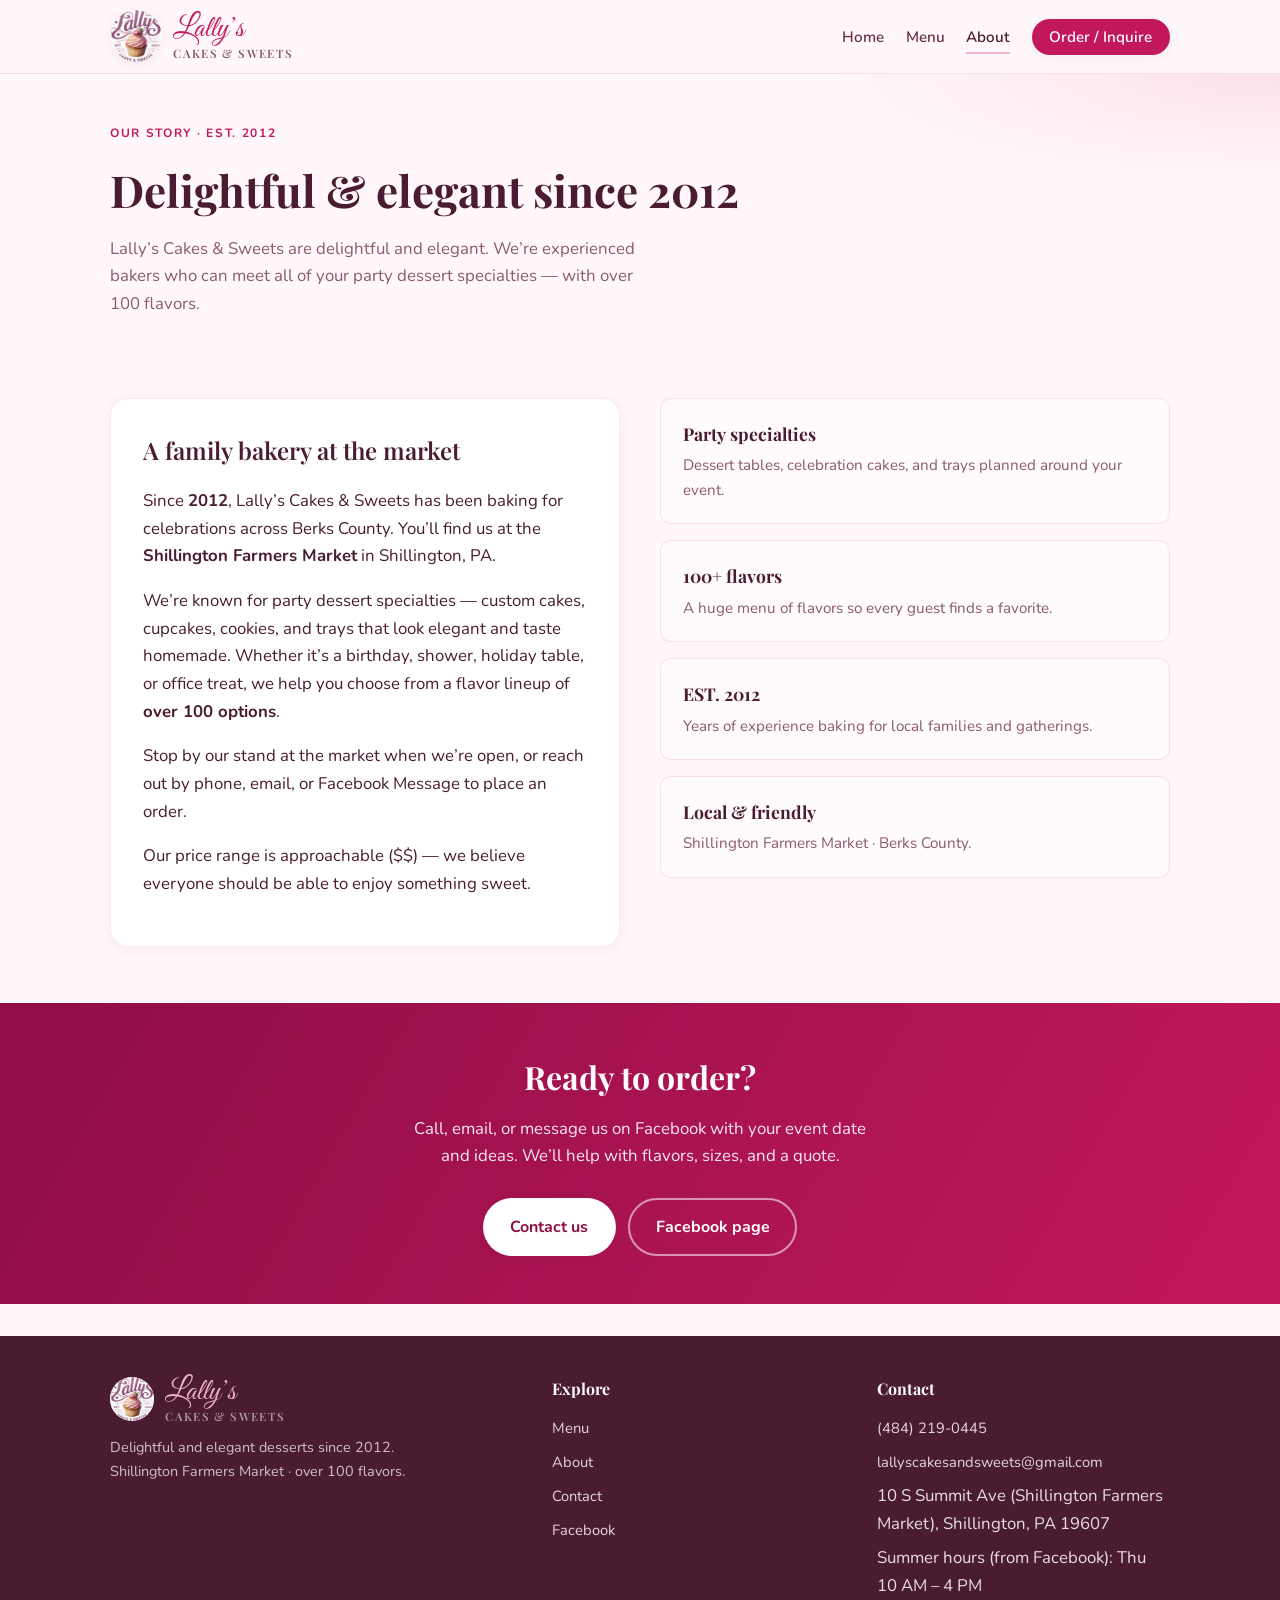
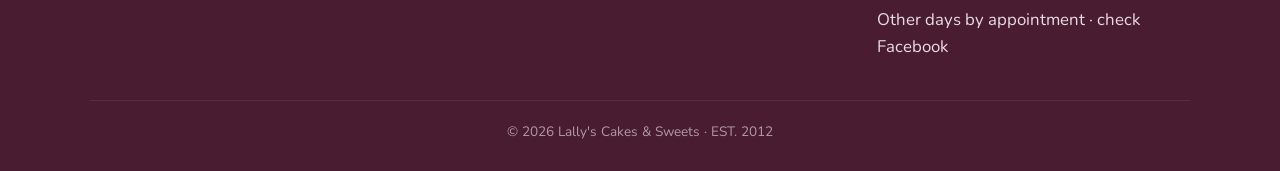
==== about.html @ b89fd57f "Add company email lallyscakesandsweets@gmail.com" ====
<!DOCTYPE html>
<html lang="en">
<head>
  <meta charset="UTF-8" />
  <meta name="viewport" content="width=device-width, initial-scale=1" />
  <title>About — Lally's Cakes &amp; Sweets</title>
  <meta name="description" content="Family bakery at Shillington Farmers Market since 2012. Party dessert specialties, custom cakes, and over 100 flavors." />
  <link rel="icon" type="image/png" href="favicon.png" />
  <link rel="apple-touch-icon" href="apple-touch-icon.png" />
  <link rel="preconnect" href="https://fonts.googleapis.com" />
  <link rel="preconnect" href="https://fonts.gstatic.com" crossorigin />
  <link href="https://fonts.googleapis.com/css2?family=Great+Vibes&family=Nunito:wght@400;600;700;800&family=Playfair+Display:wght@500;600;700&display=swap" rel="stylesheet" />
  <link rel="stylesheet" href="styles.css" />
</head>
<body>
  <a class="skip-link" href="#main">Skip to content</a>

  <header class="site-header">
    <div class="nav-inner">
      <a class="logo" href="index.html">
        <img class="logo-img" src="logo.png" width="52" height="52" alt="Lally's Cakes &amp; Sweets logo" />
        <span class="logo-text">
          <span class="logo-script">Lally’s</span>
          <span class="logo-sub">Cakes &amp; Sweets</span>
        </span>
      </a>
      <button class="nav-toggle" type="button" aria-label="Open menu" aria-expanded="false" aria-controls="site-nav">☰</button>
      <ul class="nav-links" id="site-nav">
        <li><a href="index.html">Home</a></li>
        <li><a href="menu.html">Menu</a></li>
        <li><a href="about.html" aria-current="page">About</a></li>
        <li><a class="btn-nav" href="contact.html">Order / Inquire</a></li>
      </ul>
    </div>
  </header>

  <main id="main">
    <div class="page-hero">
      <div class="wrap">
        <span class="eyebrow">Our story · EST. 2012</span>
        <h1>Delightful &amp; elegant since 2012</h1>
        <p>Lally’s Cakes &amp; Sweets are delightful and elegant. We’re experienced bakers who can meet all of your party dessert specialties — with over 100 flavors.</p>
      </div>
    </div>

    <section class="section">
      <div class="wrap about-layout">
        <div class="about-story">
          <h2 class="section-title" style="font-size:1.5rem;margin-bottom:1rem;">A family bakery at the market</h2>
          <p>
            Since <strong>2012</strong>, Lally’s Cakes &amp; Sweets has been baking for celebrations across Berks County. You’ll find us at the <strong>Shillington Farmers Market</strong> in Shillington, PA.
          </p>
          <p>
            We’re known for party dessert specialties — custom cakes, cupcakes, cookies, and trays that look elegant and taste homemade. Whether it’s a birthday, shower, holiday table, or office treat, we help you choose from a flavor lineup of <strong>over 100 options</strong>.
          </p>
          <p>
            Stop by our stand at the market when we’re open, or reach out by phone, email, or Facebook Message to place an order.
          </p>
          <p>
            Our price range is approachable ($$) — we believe everyone should be able to enjoy something sweet.
          </p>
        </div>

        <div class="values">
          <div class="value-card">
            <strong>Party specialties</strong>
            <p>Dessert tables, celebration cakes, and trays planned around your event.</p>
          </div>
          <div class="value-card">
            <strong>100+ flavors</strong>
            <p>A huge menu of flavors so every guest finds a favorite.</p>
          </div>
          <div class="value-card">
            <strong>EST. 2012</strong>
            <p>Years of experience baking for local families and gatherings.</p>
          </div>
          <div class="value-card">
            <strong>Local &amp; friendly</strong>
            <p>Shillington Farmers Market · Berks County.</p>
          </div>
        </div>
      </div>
    </section>

    <section class="cta-band">
      <div class="wrap">
        <h2>Ready to order?</h2>
        <p>Call, email, or message us on Facebook with your event date and ideas. We’ll help with flavors, sizes, and a quote.</p>
        <div class="btn-row" style="justify-content:center;">
          <a class="btn btn-primary" href="contact.html">Contact us</a>
          <a class="btn btn-secondary" href="https://www.facebook.com/LallysCakesandSweets/" target="_blank" rel="noopener noreferrer">Facebook page</a>
        </div>
      </div>
    </section>
  </main>

  <footer class="site-footer">
    <div class="footer-inner">
      <div class="footer-brand">
        <div class="logo">
          <img class="logo-img" src="logo.png" width="44" height="44" alt="" />
          <span class="logo-text">
            <span class="logo-script">Lally’s</span>
            <span class="logo-sub">Cakes &amp; Sweets</span>
          </span>
        </div>
        <p>Delightful and elegant desserts since 2012. Shillington Farmers Market · over 100 flavors.</p>
      </div>
      <div class="footer-col">
        <h4>Explore</h4>
        <ul>
          <li><a href="menu.html">Menu</a></li>
          <li><a href="about.html">About</a></li>
          <li><a href="contact.html">Contact</a></li>
          <li><a href="https://www.facebook.com/LallysCakesandSweets/" target="_blank" rel="noopener noreferrer">Facebook</a></li>
        </ul>
      </div>
      <div class="footer-col">
        <h4>Contact</h4>
        <ul>
          <li><a href="tel:+14842190445">(484) 219-0445</a></li>
          <li><a href="mailto:lallyscakesandsweets@gmail.com">lallyscakesandsweets@gmail.com</a></li>
          <li>10 S Summit Ave (Shillington Farmers Market), Shillington, PA 19607</li>
          <li>Summer hours (from Facebook): Thu 10 AM – 4 PM</li>
          <li>Other days by appointment · check Facebook</li>
        </ul>
      </div>
    </div>
    <div class="footer-bottom">© 2026 Lally's Cakes &amp; Sweets · EST. 2012</div>
  </footer>

  <script src="script.js"></script>
</body>
</html>
---- styles.css ----
/* Lally's Cakes & Sweets — pink bakery branding (match Facebook logo) */
:root {
  --cream: #fff7fa;
  --ivory: #fffafc;
  --blush: #f7b6c8;
  --blush-soft: #fce4ec;
  --blush-deep: #d81b60;
  --magenta: #c2185b;
  --burgundy: #8e0e45;
  --plum: #4a1c32;
  --plum-soft: #6b2f4a;
  --muted: #8a5a6e;
  --card: #ffffff;
  --accent-soft: #f3d0dc;
  --shadow: 0 8px 28px rgba(74, 28, 50, 0.08);
  --shadow-sm: 0 2px 12px rgba(74, 28, 50, 0.06);
  --radius: 1.1rem;
  --radius-sm: 0.65rem;
  --max: 1100px;
  --nav-h: 4.25rem;
  --font-display: "Playfair Display", Georgia, serif;
  --font-script: "Great Vibes", cursive;
  --font-body: "Nunito", system-ui, sans-serif;
}

*,
*::before,
*::after {
  box-sizing: border-box;
}

html {
  scroll-behavior: smooth;
}

body {
  margin: 0;
  font-family: var(--font-body);
  font-size: 1.05rem;
  line-height: 1.65;
  color: var(--plum);
  background: var(--cream);
  min-height: 100vh;
}

img {
  max-width: 100%;
  height: auto;
  display: block;
}

a {
  color: var(--magenta);
  text-decoration-thickness: 1.5px;
  text-underline-offset: 3px;
}

a:hover {
  color: var(--burgundy);
}

:focus-visible {
  outline: 3px solid var(--blush);
  outline-offset: 3px;
}

.skip-link {
  position: absolute;
  left: -9999px;
  top: 0;
  background: var(--plum);
  color: var(--ivory);
  padding: 0.75rem 1.25rem;
  z-index: 1000;
  border-radius: var(--radius-sm);
}

.skip-link:focus {
  left: 1rem;
  top: 1rem;
}

/* —— Nav —— */
.site-header {
  position: sticky;
  top: 0;
  z-index: 100;
  background: rgba(255, 247, 250, 0.94);
  backdrop-filter: blur(12px);
  border-bottom: 1px solid rgba(194, 24, 91, 0.12);
}

.nav-inner {
  max-width: var(--max);
  margin: 0 auto;
  padding: 0.65rem 1.25rem;
  display: flex;
  align-items: center;
  justify-content: space-between;
  gap: 1rem;
  min-height: var(--nav-h);
}

.logo {
  display: flex;
  align-items: center;
  gap: 0.7rem;
  text-decoration: none;
  color: var(--plum);
  line-height: 1.15;
}

.logo:hover {
  color: var(--plum-soft);
}

.logo-img {
  width: 52px;
  height: 52px;
  border-radius: 50%;
  object-fit: cover;
  box-shadow: var(--shadow-sm);
  background: #fff;
  flex-shrink: 0;
}

.logo-text {
  display: flex;
  flex-direction: column;
}

.logo-script {
  font-family: var(--font-script);
  font-size: 1.85rem;
  color: var(--magenta);
}

.logo-sub {
  font-family: var(--font-display);
  font-size: 0.72rem;
  font-weight: 600;
  letter-spacing: 0.12em;
  text-transform: uppercase;
  color: var(--muted);
}

.nav-toggle {
  display: none;
  background: var(--ivory);
  border: 1.5px solid var(--accent-soft);
  border-radius: var(--radius-sm);
  padding: 0.45rem 0.7rem;
  cursor: pointer;
  color: var(--plum);
  font-size: 1.25rem;
  line-height: 1;
}

.nav-links {
  display: flex;
  align-items: center;
  gap: 0.35rem 1.35rem;
  list-style: none;
  margin: 0;
  padding: 0;
}

.nav-links a {
  text-decoration: none;
  color: var(--plum-soft);
  font-weight: 600;
  font-size: 0.95rem;
  padding: 0.35rem 0;
  border-bottom: 2px solid transparent;
  transition: border-color 0.2s, color 0.2s;
}

.nav-links a:hover,
.nav-links a[aria-current="page"] {
  color: var(--plum);
  border-bottom-color: var(--blush);
}

.nav-links .btn-nav {
  background: var(--magenta);
  color: #fff;
  padding: 0.5rem 1.1rem;
  border-radius: 999px;
  border-bottom: none;
  box-shadow: var(--shadow-sm);
}

.nav-links .btn-nav:hover {
  background: var(--burgundy);
  color: #fff;
  border-bottom: none;
}

@media (max-width: 720px) {
  .nav-toggle {
    display: block;
  }

  .logo-img {
    width: 44px;
    height: 44px;
  }

  .nav-links {
    display: none;
    position: absolute;
    top: 100%;
    left: 0;
    right: 0;
    flex-direction: column;
    align-items: stretch;
    background: var(--ivory);
    padding: 1rem 1.25rem 1.35rem;
    border-bottom: 1px solid rgba(194, 24, 91, 0.12);
    box-shadow: var(--shadow);
    gap: 0.15rem;
  }

  .nav-links.is-open {
    display: flex;
  }

  .nav-links a {
    padding: 0.75rem 0.5rem;
    border-bottom: none;
  }

  .nav-links .btn-nav {
    text-align: center;
    margin-top: 0.5rem;
  }
}

/* —— Layout —— */
main {
  min-height: calc(100vh - 12rem);
}

.wrap {
  max-width: var(--max);
  margin: 0 auto;
  padding: 0 1.25rem;
}

.section {
  padding: 3.5rem 0;
}

.section-tight {
  padding: 2.5rem 0;
}

.section-title {
  font-family: var(--font-display);
  font-size: clamp(1.75rem, 4vw, 2.35rem);
  font-weight: 600;
  margin: 0 0 0.5rem;
  color: var(--plum);
}

.section-lead {
  color: var(--muted);
  max-width: 36rem;
  margin: 0 0 2rem;
}

.eyebrow {
  display: inline-block;
  font-size: 0.75rem;
  font-weight: 700;
  letter-spacing: 0.14em;
  text-transform: uppercase;
  color: var(--magenta);
  margin-bottom: 0.65rem;
}

/* —— Buttons —— */
.btn {
  display: inline-flex;
  align-items: center;
  justify-content: center;
  gap: 0.4rem;
  padding: 0.85rem 1.6rem;
  border-radius: 999px;
  font-family: var(--font-body);
  font-weight: 700;
  font-size: 1rem;
  text-decoration: none;
  border: 2px solid transparent;
  cursor: pointer;
  transition: background 0.2s, color 0.2s, border-color 0.2s, transform 0.15s;
}

.btn:active {
  transform: scale(0.98);
}

.btn-primary {
  background: var(--magenta);
  color: #fff;
  box-shadow: var(--shadow-sm);
}

.btn-primary:hover {
  background: var(--burgundy);
  color: #fff;
}

.btn-secondary {
  background: transparent;
  color: var(--plum);
  border-color: var(--accent-soft);
}

.btn-secondary:hover {
  background: var(--ivory);
  color: var(--plum);
  border-color: var(--blush);
}

.btn-facebook {
  background: #1877f2;
  color: #fff;
}

.btn-facebook:hover {
  background: #0d65d9;
  color: #fff;
}

.btn-row {
  display: flex;
  flex-wrap: wrap;
  gap: 0.75rem;
  margin-top: 1.75rem;
}

/* —— Hero —— */
.hero {
  position: relative;
  overflow: hidden;
  padding: 4rem 0 4.5rem;
  background:
    radial-gradient(ellipse 80% 60% at 90% 10%, rgba(247, 182, 200, 0.45), transparent 55%),
    radial-gradient(ellipse 60% 50% at 5% 90%, rgba(252, 228, 236, 0.7), transparent 50%),
    var(--cream);
}

.hero-grid {
  display: grid;
  grid-template-columns: 1.15fr 0.85fr;
  gap: 2.5rem;
  align-items: center;
}

@media (max-width: 800px) {
  .hero-grid {
    grid-template-columns: 1fr;
  }
}

.hero h1 {
  font-family: var(--font-display);
  font-size: clamp(2.2rem, 5.5vw, 3.4rem);
  font-weight: 600;
  line-height: 1.15;
  margin: 0 0 1rem;
  color: var(--plum);
}

.hero h1 .amp {
  font-family: var(--font-script);
  font-weight: 400;
  color: var(--magenta);
  font-size: 1.15em;
}

.hero-tagline {
  font-size: 1.15rem;
  color: var(--muted);
  max-width: 30rem;
  margin: 0;
}

.hero-card {
  background: var(--card);
  border-radius: var(--radius);
  box-shadow: var(--shadow);
  padding: 1.75rem;
  border: 1px solid rgba(194, 24, 91, 0.1);
  text-align: center;
}

.hero-card-visual {
  aspect-ratio: 1;
  max-width: 220px;
  margin: 0 auto 1.15rem;
  border-radius: 50%;
  background: linear-gradient(145deg, rgba(252, 228, 236, 0.9), rgba(247, 182, 200, 0.45));
  display: flex;
  align-items: center;
  justify-content: center;
  overflow: hidden;
  box-shadow: var(--shadow-sm);
}

.hero-logo {
  width: 92%;
  height: 92%;
  object-fit: contain;
}

.hero-card h2 {
  font-family: var(--font-display);
  font-size: 1.35rem;
  margin: 0 0 0.4rem;
}

.hero-card p {
  margin: 0;
  color: var(--muted);
  font-size: 0.95rem;
}

.stat-pills {
  display: flex;
  flex-wrap: wrap;
  gap: 0.5rem;
  margin-top: 1.25rem;
}

.stat-pill {
  font-size: 0.78rem;
  font-weight: 800;
  letter-spacing: 0.04em;
  text-transform: uppercase;
  color: var(--burgundy);
  background: var(--blush-soft);
  padding: 0.35rem 0.75rem;
  border-radius: 999px;
}

/* —— Cards / grid —— */
.card-grid {
  display: grid;
  grid-template-columns: repeat(auto-fill, minmax(250px, 1fr));
  gap: 1.35rem;
}

.card {
  background: var(--card);
  border-radius: var(--radius);
  box-shadow: var(--shadow-sm);
  border: 1px solid rgba(194, 24, 91, 0.08);
  overflow: hidden;
  transition: box-shadow 0.2s, transform 0.2s;
}

.card:hover {
  box-shadow: var(--shadow);
  transform: translateY(-2px);
}

.card-media {
  aspect-ratio: 16 / 10;
  display: flex;
  align-items: center;
  justify-content: center;
  font-size: 2.75rem;
  background: linear-gradient(160deg, var(--blush-soft), var(--blush));
}

.card-media.tone-a {
  background: linear-gradient(160deg, #fce4ec, #f48fb1);
}

.card-media.tone-b {
  background: linear-gradient(160deg, #f8bbd0, #ec407a);
}

.card-media.tone-c {
  background: linear-gradient(160deg, #fff0f5, #f7b6c8);
}

.card-body {
  padding: 1.25rem 1.35rem 1.5rem;
}

.card-body h3 {
  font-family: var(--font-display);
  font-size: 1.2rem;
  margin: 0 0 0.4rem;
}

.card-body p {
  margin: 0;
  color: var(--muted);
  font-size: 0.95rem;
}

.price-tag {
  display: inline-block;
  margin-top: 0.75rem;
  font-size: 0.8rem;
  font-weight: 700;
  color: var(--magenta);
  background: rgba(194, 24, 91, 0.1);
  padding: 0.25rem 0.65rem;
  border-radius: 999px;
}

/* —— Banner / CTA strip —— */
.cta-band {
  background: linear-gradient(120deg, var(--burgundy) 0%, var(--magenta) 100%);
  color: var(--ivory);
  padding: 3rem 0;
  text-align: center;
}

.cta-band h2 {
  font-family: var(--font-display);
  font-size: clamp(1.6rem, 3.5vw, 2rem);
  margin: 0 0 0.65rem;
}

.cta-band p {
  margin: 0 auto 1.5rem;
  max-width: 30rem;
  opacity: 0.92;
}

.cta-band .btn-primary {
  background: #fff;
  color: var(--burgundy);
}

.cta-band .btn-primary:hover {
  background: var(--blush-soft);
  color: var(--burgundy);
}

.cta-band .btn-secondary {
  color: #fff;
  border-color: rgba(255, 255, 255, 0.55);
}

.cta-band .btn-secondary:hover {
  background: rgba(255, 255, 255, 0.12);
  color: #fff;
  border-color: #fff;
}

/* —— Menu —— */
.menu-tabs {
  display: flex;
  flex-wrap: wrap;
  gap: 0.5rem;
  margin-bottom: 2rem;
}

.menu-tab {
  font-family: var(--font-body);
  font-weight: 700;
  font-size: 0.9rem;
  padding: 0.55rem 1.15rem;
  border-radius: 999px;
  border: 1.5px solid var(--accent-soft);
  background: transparent;
  color: var(--plum-soft);
  cursor: pointer;
  transition: background 0.2s, color 0.2s, border-color 0.2s;
}

.menu-tab:hover {
  border-color: var(--blush);
}

.menu-tab[aria-selected="true"] {
  background: var(--magenta);
  border-color: var(--magenta);
  color: #fff;
}

.menu-panel {
  display: none;
}

.menu-panel.is-active {
  display: block;
}

.menu-list {
  list-style: none;
  margin: 0;
  padding: 0;
  display: flex;
  flex-direction: column;
  gap: 0.85rem;
}

.menu-item {
  display: grid;
  grid-template-columns: 1fr auto;
  gap: 0.5rem 1.25rem;
  background: var(--card);
  padding: 1.15rem 1.35rem;
  border-radius: var(--radius-sm);
  box-shadow: var(--shadow-sm);
  border: 1px solid rgba(194, 24, 91, 0.08);
}

.menu-item h3 {
  font-family: var(--font-display);
  font-size: 1.1rem;
  margin: 0 0 0.25rem;
  grid-column: 1;
}

.menu-item .price {
  font-weight: 800;
  color: var(--magenta);
  white-space: nowrap;
  grid-column: 2;
  grid-row: 1;
  align-self: start;
}

.menu-item p {
  margin: 0;
  color: var(--muted);
  font-size: 0.92rem;
  grid-column: 1 / -1;
}

.menu-note {
  margin-top: 2rem;
  padding: 1rem 1.25rem;
  background: rgba(252, 228, 236, 0.65);
  border-left: 4px solid var(--magenta);
  border-radius: 0 var(--radius-sm) var(--radius-sm) 0;
  color: var(--plum-soft);
  font-size: 0.95rem;
}

/* —— About —— */
.about-layout {
  display: grid;
  grid-template-columns: 1fr 1fr;
  gap: 2.5rem;
  align-items: start;
}

@media (max-width: 750px) {
  .about-layout {
    grid-template-columns: 1fr;
  }
}

.about-story {
  background: var(--card);
  padding: 2rem;
  border-radius: var(--radius);
  box-shadow: var(--shadow-sm);
  border: 1px solid rgba(194, 24, 91, 0.08);
}

.about-story p + p {
  margin-top: 1rem;
}

.values {
  display: flex;
  flex-direction: column;
  gap: 1rem;
}

.value-card {
  background: var(--ivory);
  padding: 1.25rem 1.4rem;
  border-radius: var(--radius-sm);
  border: 1px solid rgba(194, 24, 91, 0.12);
}

.value-card strong {
  display: block;
  font-family: var(--font-display);
  font-size: 1.1rem;
  margin-bottom: 0.35rem;
}

.value-card p {
  margin: 0;
  color: var(--muted);
  font-size: 0.95rem;
}

/* —— Contact —— */
.contact-layout {
  display: grid;
  grid-template-columns: 1.2fr 0.8fr;
  gap: 2rem;
  align-items: start;
}

@media (max-width: 800px) {
  .contact-layout {
    grid-template-columns: 1fr;
  }
}

.form-card,
.info-card {
  background: var(--card);
  padding: 1.75rem;
  border-radius: var(--radius);
  box-shadow: var(--shadow-sm);
  border: 1px solid rgba(194, 24, 91, 0.08);
}

.contact-ctas {
  display: flex;
  flex-direction: column;
  gap: 0.75rem;
  margin-bottom: 1.5rem;
}

.contact-ctas .btn {
  width: 100%;
}

.form-group {
  margin-bottom: 1.1rem;
}

.form-group label {
  display: block;
  font-weight: 700;
  font-size: 0.88rem;
  margin-bottom: 0.35rem;
  color: var(--plum-soft);
}

.form-group input,
.form-group textarea {
  width: 100%;
  font-family: var(--font-body);
  font-size: 1rem;
  padding: 0.7rem 0.9rem;
  border: 1.5px solid var(--accent-soft);
  border-radius: var(--radius-sm);
  background: var(--ivory);
  color: var(--plum);
  transition: border-color 0.2s;
}

.form-group input:focus,
.form-group textarea:focus {
  border-color: var(--blush);
  outline: none;
  box-shadow: 0 0 0 3px rgba(247, 182, 200, 0.45);
}

.form-group textarea {
  min-height: 120px;
  resize: vertical;
}

.form-hint {
  font-size: 0.85rem;
  color: var(--muted);
  margin: 0 0 1rem;
}

.form-success {
  display: none;
  padding: 1rem 1.15rem;
  background: rgba(194, 24, 91, 0.1);
  border-radius: var(--radius-sm);
  color: var(--plum);
  font-weight: 600;
  margin-bottom: 1rem;
}

.form-success.is-visible {
  display: block;
}

.info-card h3 {
  font-family: var(--font-display);
  margin: 0 0 1rem;
  font-size: 1.25rem;
}

.info-list {
  list-style: none;
  margin: 0 0 1.5rem;
  padding: 0;
}

.info-list li {
  padding: 0.65rem 0;
  border-bottom: 1px solid rgba(194, 24, 91, 0.12);
  font-size: 0.95rem;
}

.info-list li:last-child {
  border-bottom: none;
}

.info-list strong {
  display: block;
  font-size: 0.75rem;
  letter-spacing: 0.08em;
  text-transform: uppercase;
  color: var(--magenta);
  margin-bottom: 0.2rem;
}

.map-placeholder {
  margin-top: 0.5rem;
  aspect-ratio: 16 / 10;
  border-radius: var(--radius-sm);
  background:
    linear-gradient(135deg, rgba(252, 228, 236, 0.7), rgba(247, 182, 200, 0.35)),
    repeating-linear-gradient(
      0deg,
      transparent,
      transparent 20px,
      rgba(74, 28, 50, 0.03) 20px,
      rgba(74, 28, 50, 0.03) 21px
    ),
    repeating-linear-gradient(
      90deg,
      transparent,
      transparent 20px,
      rgba(74, 28, 50, 0.03) 20px,
      rgba(74, 28, 50, 0.03) 21px
    );
  display: flex;
  flex-direction: column;
  align-items: center;
  justify-content: center;
  text-align: center;
  padding: 1rem;
  color: var(--muted);
  font-size: 0.9rem;
  border: 1.5px dashed var(--accent-soft);
}

.map-placeholder span {
  font-size: 1.75rem;
  margin-bottom: 0.35rem;
}

/* —— Page hero (inner pages) —— */
.page-hero {
  padding: 2.75rem 0 1.5rem;
  background:
    radial-gradient(ellipse 70% 80% at 100% 0%, rgba(247, 182, 200, 0.35), transparent 50%),
    var(--cream);
}

.page-hero h1 {
  font-family: var(--font-display);
  font-size: clamp(2rem, 4.5vw, 2.75rem);
  margin: 0 0 0.5rem;
}

.page-hero p {
  margin: 0;
  color: var(--muted);
  max-width: 34rem;
}

/* —— Footer —— */
.site-footer {
  background: var(--plum);
  color: rgba(255, 247, 250, 0.88);
  padding: 2.5rem 0 1.75rem;
  margin-top: 2rem;
}

.footer-inner {
  max-width: var(--max);
  margin: 0 auto;
  padding: 0 1.25rem;
  display: grid;
  grid-template-columns: 1.4fr 1fr 1fr;
  gap: 2rem;
}

@media (max-width: 700px) {
  .footer-inner {
    grid-template-columns: 1fr;
    gap: 1.5rem;
  }
}

.footer-brand .logo {
  color: inherit;
}

.footer-brand .logo-script {
  color: var(--blush);
}

.footer-brand .logo-sub {
  color: rgba(255, 247, 250, 0.55);
}

.footer-brand .logo-img {
  width: 44px;
  height: 44px;
  box-shadow: none;
}

.footer-brand p {
  margin: 0.85rem 0 0;
  font-size: 0.9rem;
  opacity: 0.85;
  max-width: 22rem;
}

.footer-col h4 {
  font-family: var(--font-display);
  font-size: 1rem;
  margin: 0 0 0.75rem;
  color: var(--ivory);
}

.footer-col ul {
  list-style: none;
  margin: 0;
  padding: 0;
}

.footer-col li {
  margin-bottom: 0.4rem;
}

.footer-col a {
  color: rgba(255, 247, 250, 0.85);
  text-decoration: none;
  font-size: 0.92rem;
}

.footer-col a:hover {
  color: var(--blush);
}

.footer-bottom {
  max-width: var(--max);
  margin: 2rem auto 0;
  padding: 1.25rem 1.25rem 0;
  border-top: 1px solid rgba(255, 247, 250, 0.12);
  font-size: 0.85rem;
  opacity: 0.65;
  text-align: center;
}
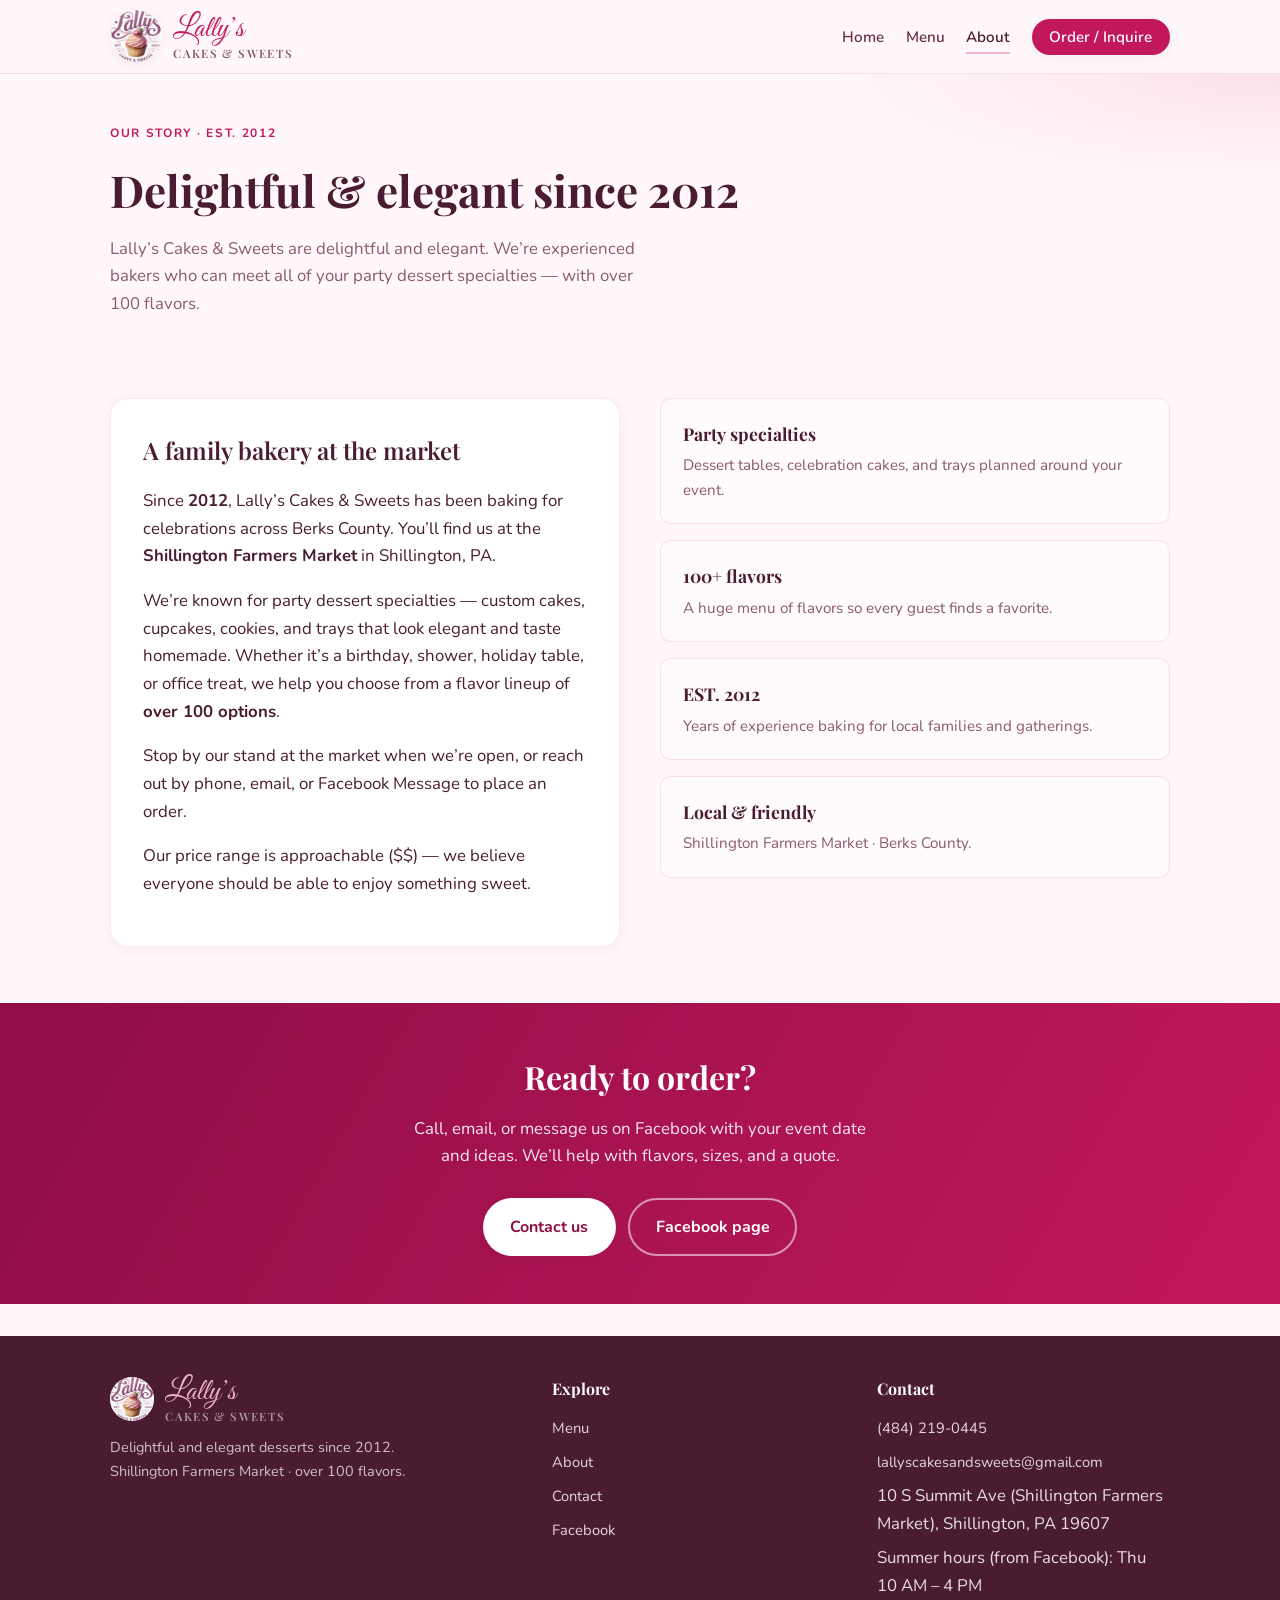
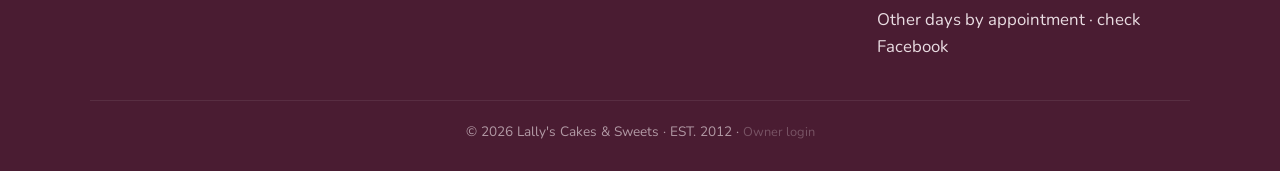
==== commit 663093fb: "Add owner-only admin inbox with Supabase inquiries Contact form now also INSERTs into Supabase inqui" ====
--- a/about.html
+++ b/about.html
@@ -126,7 +126,7 @@
         </ul>
       </div>
     </div>
-    <div class="footer-bottom">© 2026 Lally's Cakes &amp; Sweets · EST. 2012</div>
+    <div class="footer-bottom">© 2026 Lally's Cakes &amp; Sweets · EST. 2012 · <span class="footer-owner-link"><a href="admin.html">Owner login</a></span></div>
   </footer>
 
   <script src="script.js"></script>
--- a/styles.css
+++ b/styles.css
@@ -962,3 +962,283 @@
   opacity: 0.65;
   text-align: center;
 }
+
+/* —— Admin / owner inbox —— */
+.admin-page .admin-nav {
+  gap: 1rem;
+}
+
+.admin-nav-label {
+  font-weight: 700;
+  font-size: 0.95rem;
+  color: var(--magenta);
+}
+
+.admin-wrap {
+  max-width: 720px;
+}
+
+.admin-panel-title {
+  font-family: var(--font-display);
+  font-size: 1.35rem;
+  margin: 0 0 0.5rem;
+}
+
+.admin-toolbar {
+  display: flex;
+  flex-wrap: wrap;
+  align-items: center;
+  justify-content: space-between;
+  gap: 0.75rem 1rem;
+  margin-bottom: 1.25rem;
+  padding: 1rem 1.15rem;
+  background: var(--card);
+  border-radius: var(--radius-sm);
+  border: 1px solid rgba(194, 24, 91, 0.1);
+  box-shadow: var(--shadow-sm);
+}
+
+.admin-signed-in {
+  margin: 0;
+  font-size: 0.95rem;
+  color: var(--plum-soft);
+}
+
+.admin-signed-in strong {
+  color: var(--plum);
+}
+
+.admin-toolbar .btn {
+  padding: 0.55rem 1.1rem;
+  font-size: 0.9rem;
+}
+
+.admin-alert {
+  display: none;
+  padding: 0.9rem 1.1rem;
+  border-radius: var(--radius-sm);
+  font-weight: 600;
+  margin-bottom: 1rem;
+  background: rgba(194, 24, 91, 0.1);
+  color: var(--plum);
+}
+
+.admin-alert.is-visible {
+  display: block;
+}
+
+.admin-alert-warn {
+  background: rgba(194, 24, 91, 0.14);
+  border-left: 4px solid var(--magenta);
+}
+
+.admin-alert-error {
+  background: rgba(142, 14, 69, 0.12);
+  border-left: 4px solid var(--burgundy);
+}
+
+.admin-empty {
+  color: var(--muted);
+  text-align: center;
+  padding: 2rem 1rem;
+  background: var(--card);
+  border-radius: var(--radius);
+  border: 1px dashed var(--accent-soft);
+}
+
+.inquiry-list {
+  display: flex;
+  flex-direction: column;
+  gap: 0.85rem;
+}
+
+.inquiry-card {
+  background: var(--card);
+  border-radius: var(--radius);
+  border: 1px solid rgba(194, 24, 91, 0.1);
+  box-shadow: var(--shadow-sm);
+  overflow: hidden;
+}
+
+.inquiry-card.is-open {
+  box-shadow: var(--shadow);
+  border-color: rgba(194, 24, 91, 0.22);
+}
+
+.inquiry-card-head {
+  display: block;
+  width: 100%;
+  text-align: left;
+  background: transparent;
+  border: none;
+  padding: 1.1rem 1.25rem;
+  cursor: pointer;
+  font-family: var(--font-body);
+  color: var(--plum);
+}
+
+.inquiry-card-head:hover {
+  background: rgba(252, 228, 236, 0.35);
+}
+
+.inquiry-card-meta {
+  display: flex;
+  flex-wrap: wrap;
+  align-items: center;
+  gap: 0.5rem 0.75rem;
+  margin-bottom: 0.35rem;
+}
+
+.inquiry-name {
+  font-family: var(--font-display);
+  font-size: 1.1rem;
+  font-weight: 600;
+}
+
+.inquiry-card-sub {
+  display: flex;
+  flex-wrap: wrap;
+  gap: 0.35rem 1rem;
+  font-size: 0.88rem;
+  color: var(--muted);
+  margin-bottom: 0.45rem;
+}
+
+.inquiry-preview {
+  margin: 0;
+  font-size: 0.92rem;
+  color: var(--plum-soft);
+  line-height: 1.45;
+}
+
+.status-badge {
+  display: inline-block;
+  font-size: 0.72rem;
+  font-weight: 800;
+  letter-spacing: 0.04em;
+  text-transform: uppercase;
+  padding: 0.22rem 0.6rem;
+  border-radius: 999px;
+  background: var(--blush-soft);
+  color: var(--burgundy);
+}
+
+.status-new {
+  background: rgba(194, 24, 91, 0.16);
+  color: var(--burgundy);
+}
+
+.status-replied {
+  background: rgba(25, 118, 210, 0.12);
+  color: #1565c0;
+}
+
+.status-booked {
+  background: rgba(46, 125, 50, 0.14);
+  color: #2e7d32;
+}
+
+.status-archived {
+  background: rgba(74, 28, 50, 0.1);
+  color: var(--muted);
+}
+
+.inquiry-card-body {
+  padding: 0 1.25rem 1.35rem;
+  border-top: 1px solid rgba(194, 24, 91, 0.1);
+}
+
+.inquiry-details {
+  display: grid;
+  grid-template-columns: 1fr 1fr;
+  gap: 0.75rem 1.25rem;
+  margin: 1.1rem 0;
+  padding: 0;
+}
+
+@media (max-width: 560px) {
+  .inquiry-details {
+    grid-template-columns: 1fr;
+  }
+}
+
+.inquiry-details dt {
+  font-size: 0.72rem;
+  font-weight: 800;
+  letter-spacing: 0.08em;
+  text-transform: uppercase;
+  color: var(--magenta);
+  margin: 0 0 0.15rem;
+}
+
+.inquiry-details dd {
+  margin: 0;
+  font-size: 0.95rem;
+}
+
+.inquiry-message {
+  margin-bottom: 1.15rem;
+}
+
+.inquiry-message h3 {
+  font-family: var(--font-display);
+  font-size: 1.05rem;
+  margin: 0 0 0.4rem;
+}
+
+.inquiry-message p {
+  margin: 0;
+  white-space: pre-wrap;
+  color: var(--plum-soft);
+  font-size: 0.98rem;
+  line-height: 1.55;
+}
+
+.inquiry-edit .form-group select {
+  width: 100%;
+  font-family: var(--font-body);
+  font-size: 1rem;
+  padding: 0.7rem 0.9rem;
+  border: 1.5px solid var(--accent-soft);
+  border-radius: var(--radius-sm);
+  background: var(--ivory);
+  color: var(--plum);
+}
+
+.inquiry-edit .form-group select:focus {
+  border-color: var(--blush);
+  outline: none;
+  box-shadow: 0 0 0 3px rgba(247, 182, 200, 0.45);
+}
+
+.inquiry-edit-actions {
+  display: flex;
+  flex-wrap: wrap;
+  align-items: center;
+  gap: 0.75rem 1rem;
+}
+
+.inquiry-edit-actions .btn {
+  padding: 0.65rem 1.35rem;
+  font-size: 0.95rem;
+}
+
+.inquiry-save-msg {
+  font-size: 0.9rem;
+  font-weight: 600;
+  color: var(--magenta);
+}
+
+.footer-owner-link {
+  opacity: 0.55;
+  font-size: 0.8rem;
+}
+
+.footer-owner-link a {
+  color: rgba(255, 247, 250, 0.7);
+  text-decoration: none;
+}
+
+.footer-owner-link a:hover {
+  color: var(--blush);
+}
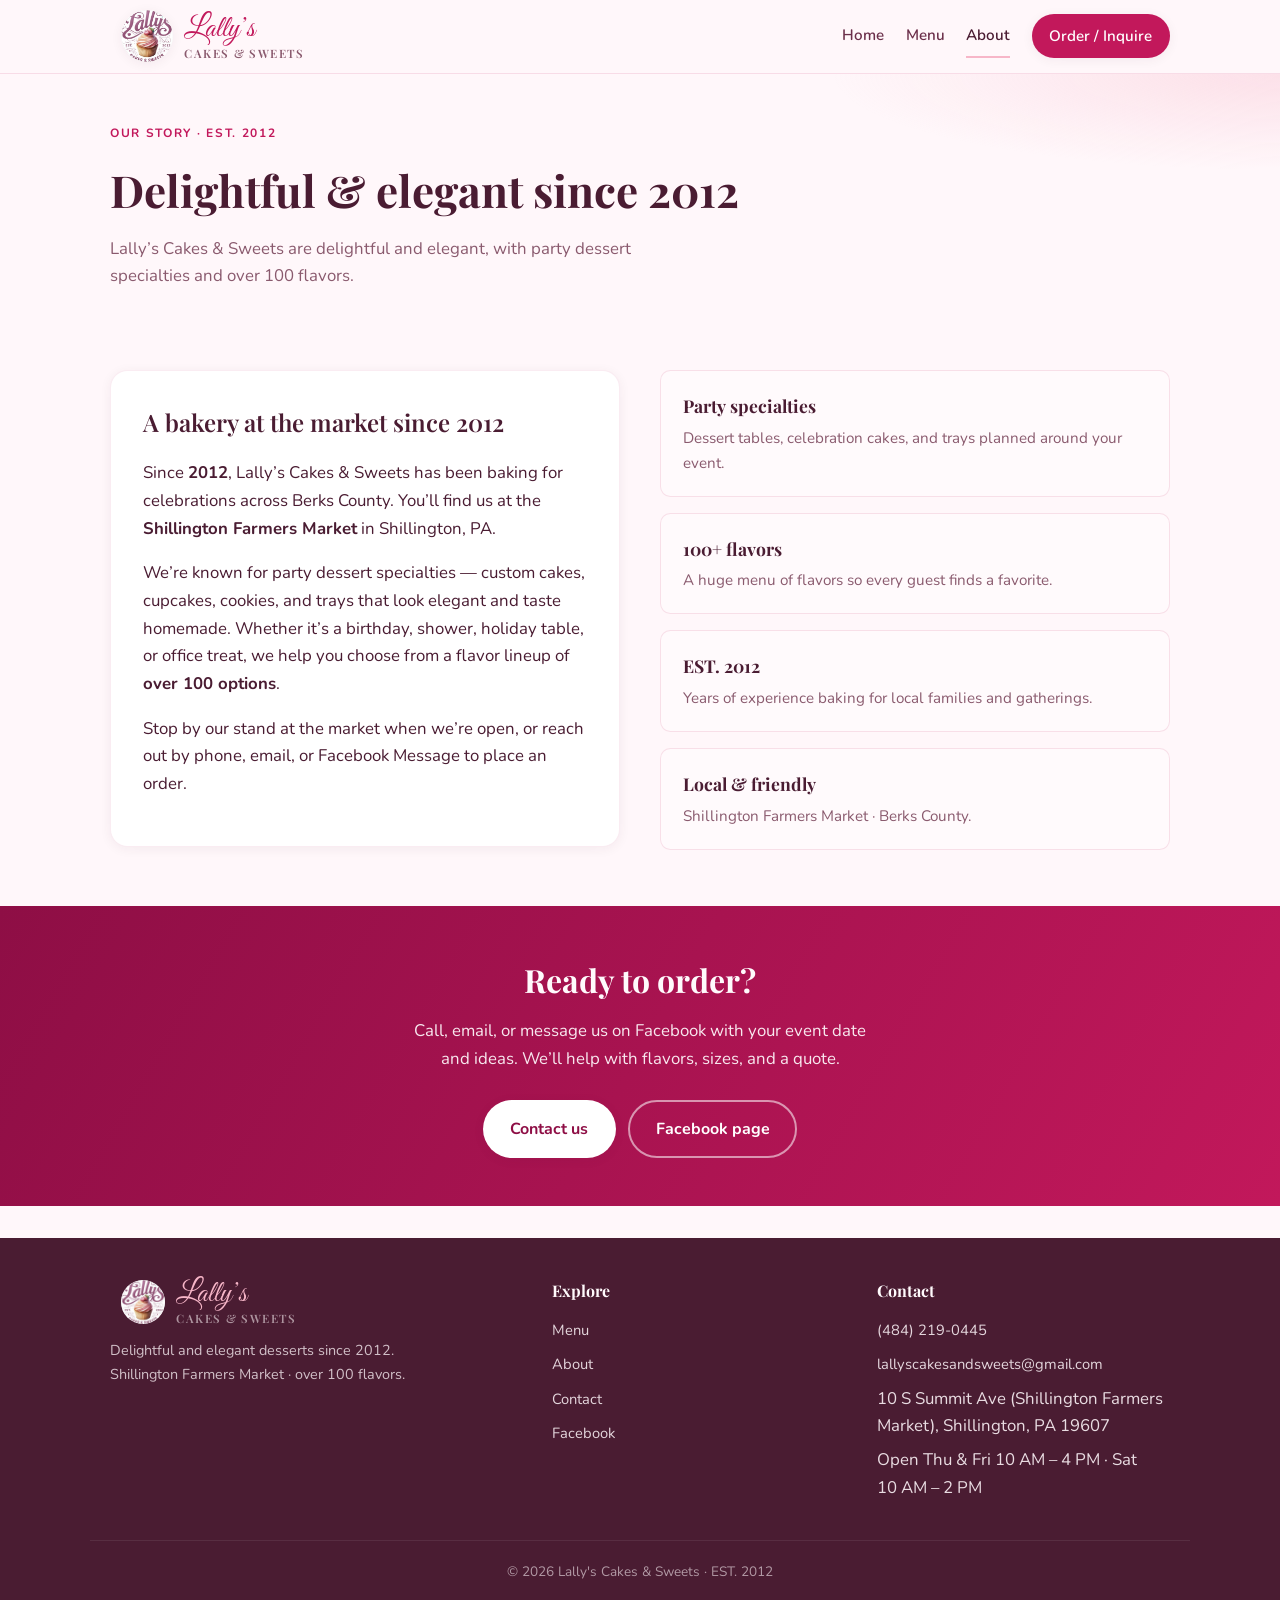
==== commit a87e6f28: "Launch: visit-us card, hours, schema, stand section, inquiry fields, Messenger links, bakery photos" ====
--- a/about.html
+++ b/about.html
@@ -3,8 +3,8 @@
 <head>
   <meta charset="UTF-8" />
   <meta name="viewport" content="width=device-width, initial-scale=1" />
-  <title>About — Lally's Cakes &amp; Sweets</title>
-  <meta name="description" content="Family bakery at Shillington Farmers Market since 2012. Party dessert specialties, custom cakes, and over 100 flavors." />
+  <title>About | Lally's Cakes &amp; Sweets, Shillington PA</title>
+  <meta name="description" content="Bakery at Shillington Farmers Market since 2012. Party dessert specialties, custom cakes, and over 100 flavors." />
   <link rel="icon" type="image/png" href="favicon.png" />
   <link rel="apple-touch-icon" href="apple-touch-icon.png" />
   <link rel="preconnect" href="https://fonts.googleapis.com" />
@@ -12,13 +12,13 @@
   <link href="https://fonts.googleapis.com/css2?family=Great+Vibes&family=Nunito:wght@400;600;700;800&family=Playfair+Display:wght@500;600;700&display=swap" rel="stylesheet" />
   <link rel="stylesheet" href="styles.css" />
 </head>
-<body>
+<body class="has-action-bar">
   <a class="skip-link" href="#main">Skip to content</a>
 
   <header class="site-header">
     <div class="nav-inner">
       <a class="logo" href="index.html">
-        <img class="logo-img" src="logo.png" width="52" height="52" alt="Lally's Cakes &amp; Sweets logo" />
+        <picture><source srcset="logo.webp" type="image/webp" /><img class="logo-img" src="logo.png" width="52" height="52" alt="Lally's Cakes &amp; Sweets logo" /></picture>
         <span class="logo-text">
           <span class="logo-script">Lally’s</span>
           <span class="logo-sub">Cakes &amp; Sweets</span>
@@ -39,14 +39,14 @@
       <div class="wrap">
         <span class="eyebrow">Our story · EST. 2012</span>
         <h1>Delightful &amp; elegant since 2012</h1>
-        <p>Lally’s Cakes &amp; Sweets are delightful and elegant. We’re experienced bakers who can meet all of your party dessert specialties — with over 100 flavors.</p>
+        <p>Lally’s Cakes &amp; Sweets are delightful and elegant, with party dessert specialties and over 100 flavors.</p>
       </div>
     </div>
 
     <section class="section">
       <div class="wrap about-layout">
         <div class="about-story">
-          <h2 class="section-title" style="font-size:1.5rem;margin-bottom:1rem;">A family bakery at the market</h2>
+          <h2 class="section-title" style="font-size:1.5rem;margin-bottom:1rem;">A bakery at the market since 2012</h2>
           <p>
             Since <strong>2012</strong>, Lally’s Cakes &amp; Sweets has been baking for celebrations across Berks County. You’ll find us at the <strong>Shillington Farmers Market</strong> in Shillington, PA.
           </p>
@@ -55,9 +55,6 @@
           </p>
           <p>
             Stop by our stand at the market when we’re open, or reach out by phone, email, or Facebook Message to place an order.
-          </p>
-          <p>
-            Our price range is approachable ($$) — we believe everyone should be able to enjoy something sweet.
           </p>
         </div>
 
@@ -98,7 +95,7 @@
     <div class="footer-inner">
       <div class="footer-brand">
         <div class="logo">
-          <img class="logo-img" src="logo.png" width="44" height="44" alt="" />
+          <picture><source srcset="logo.webp" type="image/webp" /><img class="logo-img" src="logo.png" width="44" height="44" alt="" /></picture>
           <span class="logo-text">
             <span class="logo-script">Lally’s</span>
             <span class="logo-sub">Cakes &amp; Sweets</span>
@@ -121,13 +118,17 @@
           <li><a href="tel:+14842190445">(484) 219-0445</a></li>
           <li><a href="mailto:lallyscakesandsweets@gmail.com">lallyscakesandsweets@gmail.com</a></li>
           <li>10 S Summit Ave (Shillington Farmers Market), Shillington, PA 19607</li>
-          <li>Summer hours (from Facebook): Thu 10 AM – 4 PM</li>
-          <li>Other days by appointment · check Facebook</li>
+          <li>Open Thu &amp; Fri 10&nbsp;AM – 4&nbsp;PM · Sat 10&nbsp;AM – 2&nbsp;PM</li>
         </ul>
       </div>
     </div>
-    <div class="footer-bottom">© 2026 Lally's Cakes &amp; Sweets · EST. 2012 · <span class="footer-owner-link"><a href="admin.html">Owner login</a></span></div>
+    <div class="footer-bottom">© 2026 Lally's Cakes &amp; Sweets · EST. 2012</div>
   </footer>
+
+  <nav class="mobile-action-bar" aria-label="Quick actions">
+    <a class="mobile-action mobile-action-call" href="tel:+14842190445"><svg aria-hidden="true" viewBox="0 0 24 24" width="18" height="18"><path fill="currentColor" d="M6.6 10.8a15.1 15.1 0 0 0 6.6 6.6l2.2-2.2a1 1 0 0 1 1-.25 11.4 11.4 0 0 0 3.6.57 1 1 0 0 1 1 1V20a1 1 0 0 1-1 1A17 17 0 0 1 3 4a1 1 0 0 1 1-1h3.5a1 1 0 0 1 1 1c0 1.25.2 2.45.57 3.6a1 1 0 0 1-.25 1z"/></svg>Call</a>
+    <a class="mobile-action mobile-action-directions" href="https://www.google.com/maps/dir/?api=1&amp;destination=Shillington+Farmers+Market,+10+S+Summit+Ave,+Shillington,+PA+19607" target="_blank" rel="noopener noreferrer"><svg aria-hidden="true" viewBox="0 0 24 24" width="18" height="18"><path fill="currentColor" d="M12 2a7 7 0 0 0-7 7c0 5.25 7 13 7 13s7-7.75 7-13a7 7 0 0 0-7-7zm0 9.5A2.5 2.5 0 1 1 12 6.5a2.5 2.5 0 0 1 0 5z"/></svg>Directions</a>
+  </nav>
 
   <script src="script.js"></script>
 </body>
--- a/styles.css
+++ b/styles.css
@@ -60,7 +60,7 @@
 }
 
 :focus-visible {
-  outline: 3px solid var(--blush);
+  outline: 3px solid var(--magenta);
   outline-offset: 3px;
 }
 
@@ -324,12 +324,12 @@
 }
 
 .btn-facebook {
-  background: #1877f2;
+  background: #0d65d9;
   color: #fff;
 }
 
 .btn-facebook:hover {
-  background: #0d65d9;
+  background: #0a52b3;
   color: #fff;
 }
 
@@ -1046,6 +1046,59 @@
   border: 1px dashed var(--accent-soft);
 }
 
+.admin-auth-links {
+  display: flex;
+  flex-wrap: wrap;
+  gap: 0.35rem 1.1rem;
+  margin-top: 1.15rem;
+  padding-top: 1rem;
+  border-top: 1px solid rgba(194, 24, 91, 0.1);
+}
+
+.admin-text-btn {
+  appearance: none;
+  background: none;
+  border: none;
+  padding: 0;
+  margin: 0;
+  font-family: var(--font-body);
+  font-size: 0.9rem;
+  font-weight: 700;
+  color: var(--magenta);
+  cursor: pointer;
+  text-decoration: underline;
+  text-underline-offset: 0.15em;
+}
+
+.admin-text-btn:hover,
+.admin-text-btn:focus-visible {
+  color: var(--burgundy);
+  outline: none;
+}
+
+.admin-auth-panel {
+  margin-top: 1.25rem;
+  padding-top: 1.15rem;
+  border-top: 1px dashed rgba(194, 24, 91, 0.18);
+}
+
+.admin-auth-panel-title {
+  font-family: var(--font-display);
+  font-size: 1.1rem;
+  margin: 0 0 0.4rem;
+  color: var(--plum);
+}
+
+.form-success.is-error {
+  background: rgba(142, 14, 69, 0.12);
+  border-left: 4px solid var(--burgundy);
+}
+
+#admin-login .btn-primary,
+#admin-login .btn-secondary {
+  width: 100%;
+}
+
 .inquiry-list {
   display: flex;
   flex-direction: column;
@@ -1242,3 +1295,691 @@
 .footer-owner-link a:hover {
   color: var(--blush);
 }
+
+/* —— Menu page (data-driven, menu.js + menu-data.json) —— */
+.visually-hidden {
+  position: absolute !important;
+  width: 1px;
+  height: 1px;
+  padding: 0;
+  margin: -1px;
+  overflow: hidden;
+  clip: rect(0, 0, 0, 0);
+  white-space: nowrap;
+  border: 0;
+}
+
+.menu-section {
+  padding-top: 1.5rem;
+}
+
+.menu-custom-callout {
+  display: grid;
+  grid-template-columns: 1.4fr auto;
+  gap: 1.25rem 2rem;
+  align-items: center;
+  background:
+    radial-gradient(ellipse 60% 90% at 100% 0%, rgba(247, 182, 200, 0.35), transparent 60%),
+    var(--card);
+  border: 1px solid rgba(194, 24, 91, 0.12);
+  border-radius: var(--radius);
+  box-shadow: var(--shadow-sm);
+  padding: 1.6rem 1.75rem;
+}
+
+.menu-custom-callout h2 {
+  font-family: var(--font-display);
+  font-size: 1.45rem;
+  margin: 0 0 0.4rem;
+}
+
+.menu-custom-callout p {
+  margin: 0;
+  color: var(--muted);
+  font-size: 0.97rem;
+}
+
+.menu-custom-callout .menu-custom-note {
+  margin-top: 0.75rem;
+  color: var(--burgundy);
+}
+
+.menu-custom-actions {
+  display: flex;
+  flex-direction: column;
+  gap: 0.6rem;
+}
+
+.menu-custom-actions .btn {
+  padding: 0.7rem 1.35rem;
+  font-size: 0.95rem;
+}
+
+@media (max-width: 800px) {
+  .menu-custom-callout {
+    grid-template-columns: 1fr;
+    padding: 1.35rem 1.25rem;
+  }
+
+  .menu-custom-actions {
+    flex-direction: row;
+    flex-wrap: wrap;
+  }
+
+  .menu-custom-actions .btn {
+    flex: 1 1 auto;
+  }
+}
+
+.menu-toolbar {
+  position: sticky;
+  top: var(--menu-header-h, var(--nav-h));
+  z-index: 50;
+  margin-top: 1.75rem;
+  background: rgba(255, 247, 250, 0.96);
+  backdrop-filter: blur(12px);
+  border-bottom: 1px solid rgba(194, 24, 91, 0.12);
+  box-shadow: 0 6px 16px -12px rgba(74, 28, 50, 0.25);
+}
+
+.menu-toolbar-inner {
+  display: flex;
+  flex-direction: column;
+  gap: 0.6rem;
+  padding-top: 0.75rem;
+  padding-bottom: 0.65rem;
+}
+
+.menu-search {
+  display: flex;
+  align-items: center;
+  gap: 0.55rem;
+  background: var(--card);
+  border: 1.5px solid var(--accent-soft);
+  border-radius: 999px;
+  padding: 0 1rem;
+  color: var(--muted);
+  max-width: 34rem;
+  transition: border-color 0.2s, box-shadow 0.2s;
+}
+
+.menu-search:focus-within {
+  border-color: var(--blush);
+  box-shadow: 0 0 0 3px rgba(247, 182, 200, 0.45);
+}
+
+.menu-search svg {
+  flex-shrink: 0;
+}
+
+.menu-search input {
+  flex: 1;
+  min-width: 0;
+  border: none;
+  background: transparent;
+  font-family: var(--font-body);
+  font-size: 1rem;
+  color: var(--plum);
+  padding: 0.65rem 0;
+  outline: none;
+}
+
+.menu-jump {
+  display: flex;
+  gap: 0.45rem;
+  overflow-x: auto;
+  scrollbar-width: thin;
+  padding-bottom: 0.2rem;
+  -webkit-overflow-scrolling: touch;
+}
+
+.menu-jump-link {
+  flex-shrink: 0;
+  font-weight: 700;
+  font-size: 0.85rem;
+  padding: 0.4rem 0.95rem;
+  border-radius: 999px;
+  border: 1.5px solid var(--accent-soft);
+  color: var(--plum-soft);
+  text-decoration: none;
+  white-space: nowrap;
+  transition: background 0.2s, color 0.2s, border-color 0.2s;
+}
+
+.menu-jump-link:hover {
+  border-color: var(--blush);
+  color: var(--plum);
+}
+
+.menu-jump-link.is-active {
+  background: var(--magenta);
+  border-color: var(--magenta);
+  color: #fff;
+}
+
+.menu-jump-link[hidden] {
+  display: none;
+}
+
+.menu-status {
+  min-height: 1.5rem;
+  margin: 0.9rem 0 0;
+  font-size: 0.9rem;
+  font-weight: 600;
+  color: var(--magenta);
+}
+
+.menu-category {
+  scroll-margin-top: var(--menu-scroll-offset, 9rem);
+  margin-top: 1.25rem;
+}
+
+.menu-category + .menu-category {
+  margin-top: 2.5rem;
+}
+
+.menu-category-title {
+  font-family: var(--font-display);
+  font-size: clamp(1.45rem, 3.2vw, 1.85rem);
+  font-weight: 600;
+  margin: 0 0 1rem;
+  padding-bottom: 0.45rem;
+  border-bottom: 2px solid var(--blush-soft);
+}
+
+.menu-category-note {
+  margin: -0.35rem 0 1rem;
+  color: var(--muted);
+  font-size: 0.95rem;
+}
+
+.menu-grid {
+  display: grid;
+  grid-template-columns: repeat(auto-fill, minmax(290px, 1fr));
+  gap: 1rem;
+  align-items: start;
+}
+
+.menu-card {
+  background: var(--card);
+  border-radius: var(--radius-sm);
+  box-shadow: var(--shadow-sm);
+  border: 1px solid rgba(194, 24, 91, 0.08);
+  padding: 1.1rem 1.25rem 1.15rem;
+}
+
+.menu-card[hidden] {
+  display: none;
+}
+
+.menu-card.is-custom {
+  border-color: rgba(194, 24, 91, 0.22);
+  background: linear-gradient(160deg, #fff, var(--blush-soft));
+}
+
+.menu-card-head {
+  display: flex;
+  align-items: baseline;
+  justify-content: space-between;
+  gap: 0.75rem;
+}
+
+.menu-card-head h3 {
+  font-family: var(--font-display);
+  font-size: 1.1rem;
+  line-height: 1.3;
+  margin: 0;
+}
+
+.menu-card-price {
+  font-weight: 800;
+  color: var(--magenta);
+  white-space: nowrap;
+  font-size: 0.95rem;
+}
+
+.menu-card-desc {
+  margin: 0.35rem 0 0;
+  color: var(--muted);
+  font-size: 0.92rem;
+}
+
+.menu-options {
+  list-style: none;
+  margin: 0.7rem 0 0;
+  padding: 0.55rem 0 0;
+  border-top: 1px dashed rgba(194, 24, 91, 0.18);
+}
+
+.menu-options li {
+  display: flex;
+  justify-content: space-between;
+  align-items: baseline;
+  gap: 0.75rem;
+  padding: 0.22rem 0.4rem;
+  margin: 0 -0.4rem;
+  border-radius: 0.4rem;
+  font-size: 0.93rem;
+  color: var(--plum-soft);
+}
+
+.menu-option-price {
+  font-weight: 700;
+  color: var(--plum);
+  white-space: nowrap;
+}
+
+.menu-options li.is-match {
+  background: var(--blush-soft);
+  color: var(--plum);
+}
+
+.menu-card-link {
+  display: inline-block;
+  margin-top: 0.65rem;
+  font-weight: 700;
+  font-size: 0.92rem;
+}
+
+.menu-empty {
+  text-align: center;
+  padding: 2rem 1.25rem;
+  margin-top: 1rem;
+  background: var(--card);
+  border: 1.5px dashed var(--accent-soft);
+  border-radius: var(--radius);
+}
+
+.menu-empty h3 {
+  font-family: var(--font-display);
+  margin: 0 0 0.5rem;
+}
+
+.menu-empty p {
+  margin: 0 auto 1rem;
+  color: var(--muted);
+  max-width: 32rem;
+}
+
+@media (max-width: 520px) {
+  .menu-grid {
+    grid-template-columns: 1fr;
+  }
+}
+
+/* —— Unconfirmed-fact placeholders (visible on purpose) —— */
+.placeholder {
+  background: #fff3cd;
+  color: #7a4b00;
+  border: 1px dashed #d9a400;
+  border-radius: 0.35rem;
+  padding: 0 0.3rem;
+  font-weight: 700;
+  font-size: 0.92em;
+  -webkit-box-decoration-break: clone;
+  box-decoration-break: clone;
+}
+
+/* —— Visit-us card (home hero) —— */
+.visit-card {
+  margin: 1.35rem 0 0.25rem;
+  background: var(--card);
+  border: 1px solid rgba(194, 24, 91, 0.14);
+  border-left: 4px solid var(--magenta);
+  border-radius: var(--radius);
+  box-shadow: var(--shadow-sm);
+  padding: 1.15rem 1.3rem 1.2rem;
+  max-width: 34rem;
+}
+
+.visit-title {
+  font-family: var(--font-display);
+  font-size: 1.2rem;
+  line-height: 1.3;
+  margin: 0 0 0.55rem;
+  color: var(--plum);
+}
+
+.visit-address,
+.visit-hours {
+  display: flex;
+  align-items: flex-start;
+  gap: 0.5rem;
+  margin: 0 0 0.3rem;
+  font-weight: 700;
+  font-size: 0.98rem;
+  color: var(--plum);
+}
+
+.visit-address svg,
+.visit-hours svg {
+  flex-shrink: 0;
+  margin-top: 0.3rem;
+  color: var(--magenta);
+}
+
+.visit-actions {
+  display: flex;
+  flex-wrap: wrap;
+  gap: 0.6rem;
+  margin: 0.85rem 0 0.75rem;
+}
+
+.visit-actions .btn {
+  padding: 0.65rem 1.25rem;
+  font-size: 0.95rem;
+}
+
+.visit-note {
+  margin: 0;
+  font-size: 0.9rem;
+  color: var(--muted);
+}
+
+@media (max-width: 700px) {
+  .hero {
+    padding: 1.75rem 0 2.5rem;
+  }
+
+  .hero-copy {
+    display: flex;
+    flex-direction: column;
+  }
+
+  .hero-copy .eyebrow {
+    margin-bottom: 0.35rem;
+  }
+
+  .hero h1 {
+    font-size: 2rem;
+    margin-bottom: 0.4rem;
+  }
+
+  /* Put the visit card right under the name on phones */
+  .hero-copy .visit-card {
+    order: 1;
+    margin: 0.35rem 0 1.1rem;
+    padding: 0.95rem 1rem 1rem;
+  }
+
+  .hero-copy .hero-tagline {
+    order: 2;
+  }
+
+  .hero-copy .stat-pills {
+    order: 3;
+  }
+
+  .hero-copy .btn-row {
+    order: 4;
+  }
+
+  .visit-title {
+    font-size: 1.08rem;
+    margin-bottom: 0.45rem;
+  }
+
+  .visit-actions {
+    flex-wrap: nowrap;
+    gap: 0.5rem;
+    margin: 0.7rem 0 0.6rem;
+  }
+
+  .visit-actions .btn {
+    flex: 1 1 auto;
+    padding: 0.6rem 0.7rem;
+    font-size: 0.88rem;
+    white-space: nowrap;
+  }
+}
+
+/* —— Stand section + photo slots —— */
+.stand-lead {
+  max-width: 44rem;
+}
+
+.photo-grid {
+  display: grid;
+  grid-template-columns: repeat(auto-fill, minmax(220px, 1fr));
+  gap: 1rem;
+}
+
+.photo-slot {
+  margin: 0;
+}
+
+.photo-slot img,
+.photo-slot-empty {
+  width: 100%;
+  aspect-ratio: 4 / 3;
+  border-radius: var(--radius);
+  object-fit: cover;
+}
+
+.photo-slot-empty {
+  display: flex;
+  align-items: center;
+  justify-content: center;
+  background: var(--ivory);
+  border: 1.5px dashed var(--accent-soft);
+  color: var(--muted);
+  font-weight: 700;
+  font-size: 0.95rem;
+  letter-spacing: 0.02em;
+}
+
+.photo-slot-caption {
+  margin-top: 0.45rem;
+  font-size: 0.88rem;
+  color: var(--muted);
+}
+
+.photo-slot-caption:empty {
+  display: none;
+}
+
+@media (max-width: 520px) {
+  .photo-grid {
+    grid-template-columns: 1fr 1fr;
+    gap: 0.75rem;
+  }
+}
+
+/* —— Menu: stand availability one-liner —— */
+.stand-check-note {
+  margin: 0 0 1rem;
+  padding: 0.6rem 1rem;
+  background: var(--blush-soft);
+  border-radius: 999px;
+  color: var(--plum);
+  font-weight: 700;
+  font-size: 0.93rem;
+  display: inline-block;
+}
+
+@media (max-width: 520px) {
+  .stand-check-note {
+    border-radius: var(--radius-sm);
+  }
+}
+
+/* —— Mobile bottom action bar (public pages only) —— */
+.mobile-action-bar {
+  display: none;
+}
+
+@media (max-width: 700px) {
+  body.has-action-bar {
+    padding-bottom: calc(4.25rem + env(safe-area-inset-bottom, 0px));
+  }
+
+  .mobile-action-bar {
+    display: grid;
+    grid-template-columns: 1fr 1fr;
+    gap: 0.5rem;
+    position: fixed;
+    left: 0;
+    right: 0;
+    bottom: 0;
+    z-index: 90;
+    padding: 0.55rem 0.75rem calc(0.55rem + env(safe-area-inset-bottom, 0px));
+    background: rgba(255, 247, 250, 0.97);
+    backdrop-filter: blur(10px);
+    border-top: 1px solid rgba(194, 24, 91, 0.16);
+    box-shadow: 0 -6px 18px rgba(74, 28, 50, 0.1);
+  }
+
+  .mobile-action {
+    display: flex;
+    align-items: center;
+    justify-content: center;
+    gap: 0.45rem;
+    min-height: 3rem;
+    border-radius: 999px;
+    font-weight: 800;
+    font-size: 1rem;
+    text-decoration: none;
+    color: #fff;
+  }
+
+  .mobile-action-call {
+    background: var(--magenta);
+  }
+
+  .mobile-action-directions {
+    background: var(--burgundy);
+  }
+
+  .mobile-action:hover,
+  .mobile-action:focus-visible {
+    color: #fff;
+    filter: brightness(1.08);
+  }
+
+  .site-footer {
+    margin-bottom: 0;
+  }
+}
+
+/* Logo <picture> wrappers (WebP + PNG fallback) should not affect layout */
+.logo picture,
+.hero-card-visual picture {
+  display: contents;
+}
+
+/* —— Batch: accessibility + contact form additions —— */
+/* 44px minimum tap targets (public pages; admin layout left as-is) */
+.nav-toggle {
+  min-width: 44px;
+  min-height: 44px;
+}
+
+body:not(.admin-page) .nav-links a {
+  display: inline-flex;
+  align-items: center;
+  min-height: 44px;
+}
+
+@media (max-width: 720px) {
+  body:not(.admin-page) .nav-links a {
+    display: flex;
+  }
+
+  body:not(.admin-page) .nav-links .btn-nav {
+    justify-content: center;
+  }
+}
+
+.menu-jump-link {
+  display: inline-flex;
+  align-items: center;
+  min-height: 44px;
+}
+
+/* Hidden photo slots (markup kept for later) */
+.photo-grid.is-hidden,
+.photo-grid[hidden] {
+  display: none;
+}
+
+/* Contact: info card heading is an h2 but keeps the old h3 look */
+.info-card .info-card-title {
+  font-family: var(--font-display);
+  margin: 0 0 1rem;
+  font-size: 1.25rem;
+  font-weight: 700;
+  line-height: 1.3;
+  color: var(--plum);
+}
+
+/* Contact: map box is now a directions link */
+a.map-link {
+  text-decoration: none;
+  transition: border-color 0.2s, box-shadow 0.2s, transform 0.15s;
+}
+
+a.map-link:hover {
+  color: var(--plum);
+  border-color: var(--blush);
+  box-shadow: var(--shadow-sm);
+}
+
+.map-link-cta {
+  display: inline-block;
+  margin-top: 0.6rem;
+  font-weight: 800;
+  font-size: 0.95rem !important;
+  color: var(--magenta);
+}
+
+/* Contact: optional order-detail fields */
+.form-optional {
+  border: 1px solid rgba(194, 24, 91, 0.14);
+  border-radius: var(--radius-sm);
+  padding: 0.9rem 1rem 0.2rem;
+  margin: 0.25rem 0 1.1rem;
+  min-width: 0;
+}
+
+.form-optional legend {
+  font-family: var(--font-display);
+  font-weight: 600;
+  font-size: 1.05rem;
+  padding: 0 0.35rem;
+  color: var(--plum);
+}
+
+.form-optional-tag {
+  font-family: var(--font-body);
+  font-size: 0.85rem;
+  font-weight: 600;
+  color: var(--muted);
+}
+
+.form-row {
+  display: grid;
+  grid-template-columns: 1fr 1fr;
+  gap: 0 0.9rem;
+}
+
+@media (max-width: 520px) {
+  .form-row {
+    grid-template-columns: 1fr;
+  }
+}
+
+.form-field-hint {
+  margin: 0.3rem 0 0;
+  font-size: 0.82rem;
+  color: var(--muted);
+}
+
+.form-inquiry-note {
+  margin: 0 0 1rem;
+  padding: 0.7rem 0.9rem;
+  background: rgba(252, 228, 236, 0.65);
+  border-left: 4px solid var(--magenta);
+  border-radius: 0 var(--radius-sm) var(--radius-sm) 0;
+  font-size: 0.92rem;
+  color: var(--plum-soft);
+}
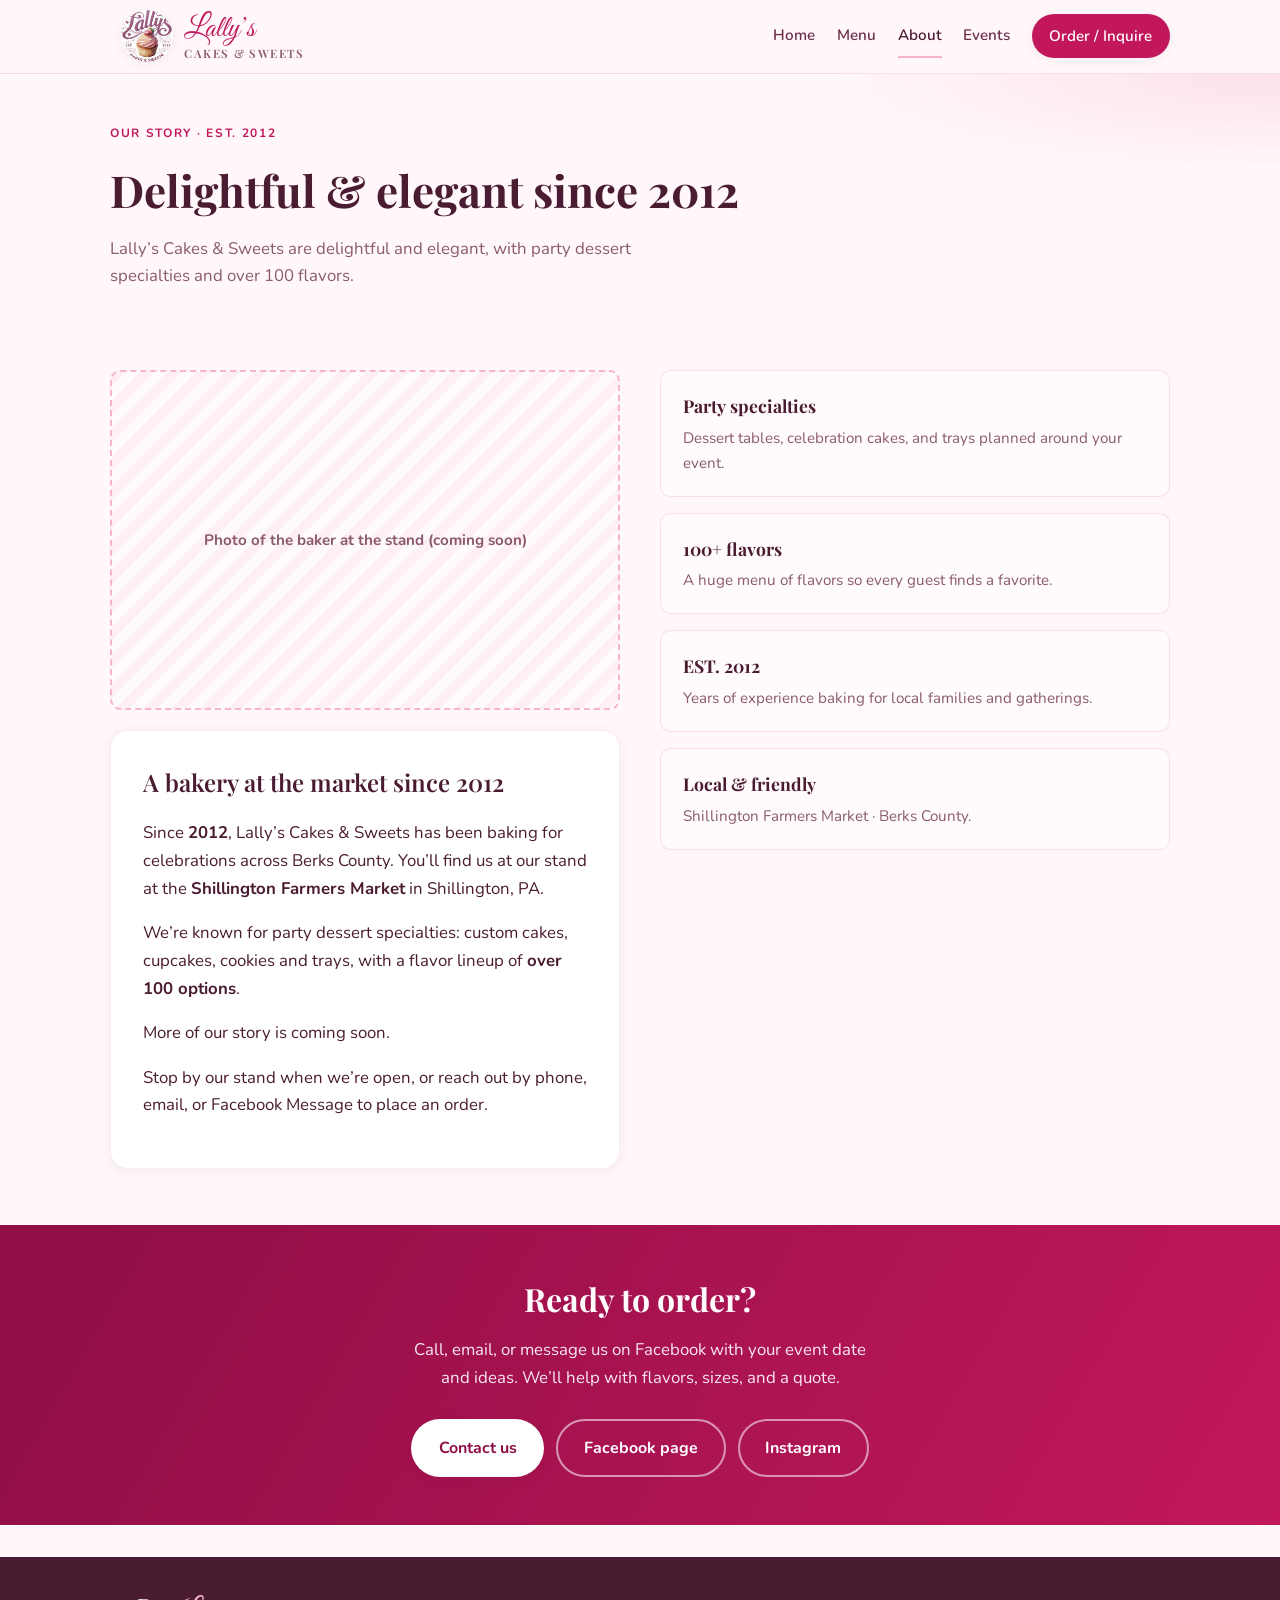
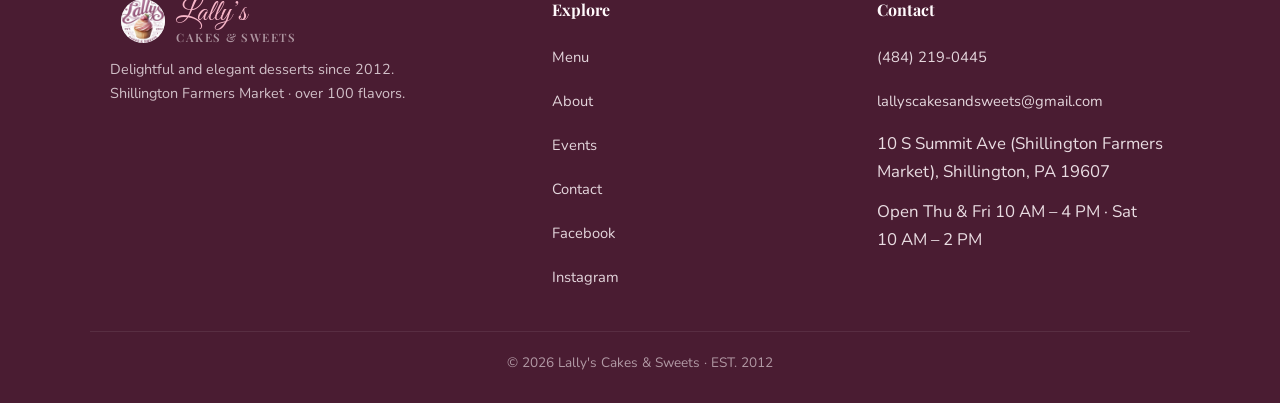
==== commit 594fd51a: "Design refresh: photo hero, custom cakes section, menu photos, seasonal banner" ====
--- a/about.html
+++ b/about.html
@@ -5,6 +5,18 @@
   <meta name="viewport" content="width=device-width, initial-scale=1" />
   <title>About | Lally's Cakes &amp; Sweets, Shillington PA</title>
   <meta name="description" content="Bakery at Shillington Farmers Market since 2012. Party dessert specialties, custom cakes, and over 100 flavors." />
+  <link rel="canonical" href="https://lallyscakesandsweets.com/about.html" />
+  <meta property="og:type" content="website" />
+  <meta property="og:site_name" content="Lally's Cakes &amp; Sweets" />
+  <meta property="og:locale" content="en_US" />
+  <meta property="og:url" content="https://lallyscakesandsweets.com/about.html" />
+  <meta property="og:title" content="About | Lally's Cakes &amp; Sweets, Shillington PA" />
+  <meta property="og:description" content="Bakery at Shillington Farmers Market since 2012. Party dessert specialties, custom cakes, and over 100 flavors." />
+  <meta property="og:image" content="https://lallyscakesandsweets.com/images/share/og-home.jpg" />
+  <meta property="og:image:width" content="1200" />
+  <meta property="og:image:height" content="630" />
+  <meta property="og:image:alt" content="Lally's Cakes &amp; Sweets logo between photos of a celebration cake, cupcakes and scones" />
+  <meta name="twitter:card" content="summary_large_image" />
   <link rel="icon" type="image/png" href="favicon.png" />
   <link rel="apple-touch-icon" href="apple-touch-icon.png" />
   <link rel="preconnect" href="https://fonts.googleapis.com" />
@@ -29,6 +41,7 @@
         <li><a href="index.html">Home</a></li>
         <li><a href="menu.html">Menu</a></li>
         <li><a href="about.html" aria-current="page">About</a></li>
+        <li><a href="events.html">Events</a></li>
         <li><a class="btn-nav" href="contact.html">Order / Inquire</a></li>
       </ul>
     </div>
@@ -45,17 +58,21 @@
 
     <section class="section">
       <div class="wrap about-layout">
-        <div class="about-story">
-          <h2 class="section-title" style="font-size:1.5rem;margin-bottom:1rem;">A bakery at the market since 2012</h2>
-          <p>
-            Since <strong>2012</strong>, Lally’s Cakes &amp; Sweets has been baking for celebrations across Berks County. You’ll find us at the <strong>Shillington Farmers Market</strong> in Shillington, PA.
-          </p>
-          <p>
-            We’re known for party dessert specialties — custom cakes, cupcakes, cookies, and trays that look elegant and taste homemade. Whether it’s a birthday, shower, holiday table, or office treat, we help you choose from a flavor lineup of <strong>over 100 options</strong>.
-          </p>
-          <p>
-            Stop by our stand at the market when we’re open, or reach out by phone, email, or Facebook Message to place an order.
-          </p>
+        <div class="about-intro">
+          <div class="about-photo-ph placeholder-tile" role="img" aria-label="Photo of the baker at the stand (coming soon)">Photo of the baker at the stand (coming soon)</div>
+          <div class="about-story">
+            <h2 class="section-title about-story-title">A bakery at the market since 2012</h2>
+            <p>
+              Since <strong>2012</strong>, Lally’s Cakes &amp; Sweets has been baking for celebrations across Berks County. You’ll find us at our stand at the <strong>Shillington Farmers Market</strong> in Shillington, PA.
+            </p>
+            <p>
+              We’re known for party dessert specialties: custom cakes, cupcakes, cookies and trays, with a flavor lineup of <strong>over 100 options</strong>.
+            </p>
+            <p>More of our story is coming soon.</p>
+            <p>
+              Stop by our stand when we’re open, or reach out by phone, email, or Facebook Message to place an order.
+            </p>
+          </div>
         </div>
 
         <div class="values">
@@ -86,6 +103,7 @@
         <div class="btn-row" style="justify-content:center;">
           <a class="btn btn-primary" href="contact.html">Contact us</a>
           <a class="btn btn-secondary" href="https://www.facebook.com/LallysCakesandSweets/" target="_blank" rel="noopener noreferrer">Facebook page</a>
+          <a class="btn btn-secondary" href="https://www.instagram.com/lallyscakesandsweets/" target="_blank" rel="noopener">Instagram</a>
         </div>
       </div>
     </section>
@@ -108,8 +126,10 @@
         <ul>
           <li><a href="menu.html">Menu</a></li>
           <li><a href="about.html">About</a></li>
+          <li><a href="events.html">Events</a></li>
           <li><a href="contact.html">Contact</a></li>
           <li><a href="https://www.facebook.com/LallysCakesandSweets/" target="_blank" rel="noopener noreferrer">Facebook</a></li>
+          <li><a href="https://www.instagram.com/lallyscakesandsweets/" target="_blank" rel="noopener">Instagram</a></li>
         </ul>
       </div>
       <div class="footer-col">
@@ -127,7 +147,7 @@
 
   <nav class="mobile-action-bar" aria-label="Quick actions">
     <a class="mobile-action mobile-action-call" href="tel:+14842190445"><svg aria-hidden="true" viewBox="0 0 24 24" width="18" height="18"><path fill="currentColor" d="M6.6 10.8a15.1 15.1 0 0 0 6.6 6.6l2.2-2.2a1 1 0 0 1 1-.25 11.4 11.4 0 0 0 3.6.57 1 1 0 0 1 1 1V20a1 1 0 0 1-1 1A17 17 0 0 1 3 4a1 1 0 0 1 1-1h3.5a1 1 0 0 1 1 1c0 1.25.2 2.45.57 3.6a1 1 0 0 1-.25 1z"/></svg>Call</a>
-    <a class="mobile-action mobile-action-directions" href="https://www.google.com/maps/dir/?api=1&amp;destination=Shillington+Farmers+Market,+10+S+Summit+Ave,+Shillington,+PA+19607" target="_blank" rel="noopener noreferrer"><svg aria-hidden="true" viewBox="0 0 24 24" width="18" height="18"><path fill="currentColor" d="M12 2a7 7 0 0 0-7 7c0 5.25 7 13 7 13s7-7.75 7-13a7 7 0 0 0-7-7zm0 9.5A2.5 2.5 0 1 1 12 6.5a2.5 2.5 0 0 1 0 5z"/></svg>Directions</a>
+    <a class="mobile-action mobile-action-directions" href="https://www.google.com/maps/dir/?api=1&amp;destination=Lallys%20Cakes%20And%20Sweets%2C%2010%20S%20Summit%20Ave%2C%20Shillington%2C%20PA%2019607&amp;destination_place_id=ChIJhWyQyOpxxokRwW1ss5cYshM" target="_blank" rel="noopener"><svg aria-hidden="true" viewBox="0 0 24 24" width="18" height="18"><path fill="currentColor" d="M12 2a7 7 0 0 0-7 7c0 5.25 7 13 7 13s7-7.75 7-13a7 7 0 0 0-7-7zm0 9.5A2.5 2.5 0 1 1 12 6.5a2.5 2.5 0 0 1 0 5z"/></svg>Directions</a>
   </nav>
 
   <script src="script.js"></script>
--- a/styles.css
+++ b/styles.css
@@ -323,14 +323,19 @@
   border-color: var(--blush);
 }
 
-.btn-facebook {
-  background: #0d65d9;
-  color: #fff;
-}
-
-.btn-facebook:hover {
-  background: #0a52b3;
-  color: #fff;
+/* Social buttons (Facebook / Messenger / Instagram): on-brand pink outline */
+.btn-facebook,
+.btn-instagram {
+  background: #fff;
+  color: var(--magenta);
+  border-color: var(--blush);
+}
+
+.btn-facebook:hover,
+.btn-instagram:hover {
+  background: var(--blush-soft);
+  color: var(--burgundy);
+  border-color: var(--magenta);
 }
 
 .btn-row {
@@ -338,6 +343,17 @@
   flex-wrap: wrap;
   gap: 0.75rem;
   margin-top: 1.75rem;
+}
+
+/* Google review prompt (home "Why us" section) */
+.review-lead {
+  color: var(--muted);
+  max-width: 36rem;
+  margin: 2rem 0 0;
+}
+
+.review-lead + .btn-row {
+  margin-top: 1rem;
 }
 
 /* —— Hero —— */
@@ -1983,3 +1999,782 @@
   font-size: 0.92rem;
   color: var(--plum-soft);
 }
+
+/* —— Events: home "This season" box (generated by tools/build-events.js) —— */
+.season-card {
+  display: flex;
+  gap: 1rem;
+  align-items: center;
+  margin: 0.9rem 0 0.25rem;
+  max-width: 34rem;
+  padding: 0.85rem;
+  background: linear-gradient(135deg, var(--blush-soft), var(--ivory) 70%);
+  border: 1px solid rgba(194, 24, 91, 0.18);
+  border-radius: var(--radius);
+  box-shadow: var(--shadow-sm);
+}
+
+.season-thumb {
+  flex: 0 0 9.5rem;
+  align-self: stretch;
+  min-height: 7rem;
+  border-radius: var(--radius-sm);
+  overflow: hidden;
+  background: var(--accent-soft);
+}
+
+.season-thumb picture {
+  display: contents;
+}
+
+.season-img {
+  display: block;
+  width: 100%;
+  height: 100%;
+  object-fit: cover;
+}
+
+.season-body {
+  min-width: 0;
+  flex: 1 1 auto;
+}
+
+.season-eyebrow {
+  margin: 0 0 0.15rem;
+  font-size: 0.72rem;
+  font-weight: 800;
+  letter-spacing: 0.14em;
+  text-transform: uppercase;
+  color: var(--magenta);
+}
+
+.season-title {
+  font-family: var(--font-display);
+  font-size: 1.2rem;
+  line-height: 1.25;
+  margin: 0 0 0.25rem;
+  color: var(--plum);
+}
+
+.season-when,
+.season-where {
+  margin: 0;
+  font-size: 0.92rem;
+  color: var(--plum-soft);
+}
+
+.season-when {
+  font-weight: 700;
+  color: var(--plum);
+}
+
+.season-actions {
+  display: flex;
+  flex-wrap: wrap;
+  gap: 0.5rem;
+  margin-top: 0.65rem;
+}
+
+.season-actions .btn {
+  min-height: 44px;
+  padding: 0.55rem 1.05rem;
+  font-size: 0.9rem;
+}
+
+@media (max-width: 700px) {
+  .hero-copy .season-card {
+    order: 1;
+    margin: -0.35rem 0 1.1rem;
+  }
+}
+
+@media (max-width: 480px) {
+  .season-card {
+    flex-direction: column;
+    align-items: stretch;
+    gap: 0.75rem;
+  }
+
+  .season-thumb {
+    flex: none;
+    height: 7.5rem;
+    min-height: 0;
+  }
+
+  .season-img {
+    object-position: 50% 85%;
+  }
+
+  .season-actions .btn {
+    flex: 1 1 auto;
+  }
+}
+
+/* —— Events page —— */
+.event-list {
+  display: grid;
+  gap: 2rem;
+}
+
+.event-card {
+  display: grid;
+  grid-template-columns: minmax(0, 1.25fr) minmax(0, 1fr);
+  background: var(--card);
+  border: 1px solid rgba(194, 24, 91, 0.14);
+  border-radius: var(--radius);
+  box-shadow: var(--shadow);
+  overflow: hidden;
+  scroll-margin-top: calc(var(--nav-h) + 1rem);
+}
+
+.event-media {
+  background: var(--blush-soft);
+}
+
+.event-media picture {
+  display: contents;
+}
+
+.event-img {
+  display: block;
+  width: 100%;
+  height: 100%;
+  object-fit: cover;
+}
+
+.event-body {
+  padding: 1.5rem 1.6rem 1.6rem;
+}
+
+.event-body .eyebrow {
+  margin-bottom: 0.35rem;
+}
+
+.event-title {
+  font-family: var(--font-display);
+  font-size: clamp(1.6rem, 3.5vw, 2rem);
+  line-height: 1.2;
+  margin: 0 0 0.85rem;
+  color: var(--plum);
+}
+
+.event-meta {
+  list-style: none;
+  margin: 0 0 1rem;
+  padding: 0;
+  display: grid;
+  gap: 0.5rem;
+}
+
+.event-meta li {
+  display: flex;
+  gap: 0.55rem;
+  align-items: flex-start;
+  font-weight: 700;
+  color: var(--plum);
+}
+
+.event-meta svg {
+  flex-shrink: 0;
+  margin-top: 0.2rem;
+  color: var(--magenta);
+}
+
+.event-summary {
+  margin: 0 0 0.85rem;
+  color: var(--plum-soft);
+}
+
+.event-notes {
+  margin: 0 0 1rem;
+  padding: 0.7rem 0.9rem;
+  background: rgba(252, 228, 236, 0.65);
+  border-left: 4px solid var(--magenta);
+  border-radius: 0 var(--radius-sm) var(--radius-sm) 0;
+  font-size: 0.95rem;
+  color: var(--plum-soft);
+}
+
+.event-actions {
+  display: flex;
+  flex-wrap: wrap;
+  gap: 0.6rem;
+  margin-top: 1.1rem;
+}
+
+.event-actions .btn {
+  min-height: 44px;
+}
+
+.events-empty {
+  margin: 0;
+  padding: 1.5rem 1.25rem;
+  text-align: center;
+  background: var(--card);
+  border: 1.5px dashed var(--accent-soft);
+  border-radius: var(--radius);
+  color: var(--plum-soft);
+  font-weight: 600;
+}
+
+.events-empty a {
+  display: inline-flex;
+  align-items: center;
+  min-height: 44px;
+  font-weight: 800;
+}
+
+@media (max-width: 800px) {
+  .event-card {
+    grid-template-columns: 1fr;
+  }
+
+  .event-img {
+    height: auto;
+  }
+
+  .event-body {
+    padding: 1.2rem 1.15rem 1.3rem;
+  }
+
+  .event-actions .btn {
+    flex: 1 1 auto;
+  }
+}
+
+/* Footer links: 44px tap targets */
+.footer-col li {
+  margin-bottom: 0;
+}
+
+.footer-col a {
+  display: inline-flex;
+  align-items: center;
+  min-height: 44px;
+}
+
+.footer-col li:not(:has(a)) {
+  padding: 0.4rem 0;
+}
+
+
+/* Contact info list: 44px tap targets for social/contact links */
+.info-list a {
+  display: inline-flex;
+  align-items: center;
+  min-height: 44px;
+}
+
+.info-list li:has(a) {
+  padding: 0.35rem 0;
+}
+
+/* ================================================================
+   Brief 19: design refresh (photo hero, custom cakes, calmer home)
+   ================================================================ */
+
+/* —— Unfinished placeholders: dashed + striped so they read as "not done yet" —— */
+.placeholder-tile {
+  display: flex;
+  align-items: center;
+  justify-content: center;
+  text-align: center;
+  padding: 0.75rem;
+  border: 2px dashed var(--blush);
+  border-radius: var(--radius-sm);
+  background:
+    repeating-linear-gradient(135deg, rgba(247, 182, 200, 0.16) 0 10px, transparent 10px 20px),
+    var(--ivory);
+  color: var(--muted);
+  font-size: 0.85rem;
+  font-weight: 700;
+  line-height: 1.35;
+}
+
+.todo-devon {
+  display: block;
+  margin: 1rem 0 0;
+  padding: 0.6rem 0.8rem;
+  border: 2px dashed #d4a300;
+  border-radius: var(--radius-sm);
+  background: #fff4c9;
+  color: #5c4600;
+  font-size: 0.92rem;
+  font-weight: 700;
+}
+
+/* —— Home: seasonal banner (generated by tools/build-events.js) —— */
+.season-banner {
+  display: flex;
+  align-items: center;
+  justify-content: center;
+  min-height: 44px;
+  padding: 0.55rem 1.25rem;
+  background: var(--blush-soft);
+  border-bottom: 1px solid var(--accent-soft);
+  color: var(--plum);
+  font-size: 0.95rem;
+  font-weight: 600;
+  line-height: 1.35;
+  text-align: center;
+  text-decoration: none;
+}
+
+.season-banner strong {
+  font-weight: 800;
+}
+
+.season-banner-cta {
+  color: var(--magenta);
+  font-weight: 800;
+  text-decoration: underline;
+  text-underline-offset: 3px;
+}
+
+.season-banner:hover,
+.season-banner:focus-visible {
+  background: var(--accent-soft);
+  color: var(--plum);
+}
+
+/* —— Home: full-width photo hero —— */
+.hero-photo {
+  position: relative;
+  display: flex;
+  align-items: flex-end;
+  min-height: 440px;
+  overflow: hidden;
+  background: var(--plum);
+  color: #fff;
+}
+
+.hero-photo picture {
+  position: absolute;
+  inset: 0;
+}
+
+.hero-photo .hero-bg {
+  display: block;
+  width: 100%;
+  height: 100%;
+  object-fit: cover;
+  object-position: 50% 60%;
+}
+
+.hero-photo::after {
+  content: "";
+  position: absolute;
+  inset: 0;
+  background: linear-gradient(180deg, rgba(40, 12, 26, 0.15) 0%, rgba(40, 12, 26, 0.35) 38%, rgba(48, 14, 31, 0.78) 68%, rgba(48, 14, 31, 0.92) 100%);
+}
+
+.hero-photo-copy {
+  position: relative;
+  z-index: 1;
+  width: 100%;
+  padding-top: 7rem;
+  padding-bottom: 1.75rem;
+}
+
+.hero-photo .eyebrow {
+  color: #ffd6e4;
+  margin-bottom: 0.4rem;
+  text-shadow: 0 1px 6px rgba(0, 0, 0, 0.45);
+}
+
+@media (max-width: 480px) {
+  .hero-photo .eyebrow {
+    font-size: 0.68rem;
+    letter-spacing: 0.07em;
+  }
+}
+
+.hero-photo h1 {
+  margin: 0 0 0.6rem;
+  line-height: 1.02;
+  color: #fff;
+  text-shadow: 0 2px 14px rgba(0, 0, 0, 0.35);
+}
+
+.hero-script {
+  display: block;
+  font-family: var(--font-script);
+  font-weight: 400;
+  font-size: clamp(3rem, 11vw, 4.6rem);
+  line-height: 1;
+  color: #ffc2d6;
+}
+
+.hero-display {
+  display: block;
+  font-family: var(--font-display);
+  font-weight: 600;
+  font-size: clamp(2.2rem, 6vw, 3.6rem);
+}
+
+.hero-sub {
+  margin: 0;
+  max-width: 32rem;
+  font-size: 1.08rem;
+  line-height: 1.5;
+  color: #fff5f8;
+  text-shadow: 0 1px 8px rgba(0, 0, 0, 0.4);
+}
+
+@media (min-width: 801px) {
+  .hero-photo {
+    min-height: 540px;
+  }
+
+  .hero-photo-copy {
+    padding-bottom: 2.5rem;
+  }
+}
+
+/* —— Home: visit strip under the hero photo —— */
+.visit-strip {
+  background: #fff;
+  border-bottom: 1px solid var(--accent-soft);
+}
+
+.visit-strip-inner {
+  display: grid;
+  gap: 0.45rem;
+  padding-top: 1.1rem;
+  padding-bottom: 1.25rem;
+}
+
+.vs-line {
+  display: flex;
+  gap: 0.55rem;
+  align-items: flex-start;
+  margin: 0;
+  font-weight: 600;
+  line-height: 1.45;
+  color: var(--plum);
+}
+
+.vs-line svg {
+  flex: none;
+  margin-top: 0.15rem;
+  color: var(--magenta);
+}
+
+.vs-label {
+  font-weight: 800;
+  color: var(--magenta);
+}
+
+.vs-actions {
+  display: flex;
+  gap: 0.65rem;
+  margin-top: 0.5rem;
+}
+
+.vs-actions .btn {
+  flex: 1 1 0;
+  min-height: 48px;
+  padding-left: 1rem;
+  padding-right: 1rem;
+  white-space: nowrap;
+}
+
+.nowrap {
+  white-space: nowrap;
+}
+
+@media (min-width: 900px) {
+  .visit-strip-inner {
+    grid-template-columns: 1fr auto;
+    align-items: center;
+    column-gap: 2rem;
+  }
+
+  .vs-line {
+    grid-column: 1;
+  }
+
+  .vs-actions {
+    grid-column: 2;
+    grid-row: 1 / span 2;
+    margin-top: 0;
+    justify-content: flex-end;
+  }
+
+  .vs-actions .btn {
+    flex: 0 0 auto;
+  }
+}
+
+/* —— Custom cakes section (home + top of contact) —— */
+.cake-section {
+  background: #fff;
+  padding: 3rem 0;
+  scroll-margin-top: calc(var(--nav-h) + 1rem);
+}
+
+.cake-section-contact {
+  border-bottom: 1px solid var(--accent-soft);
+}
+
+.cake-gallery {
+  display: grid;
+  grid-template-columns: 1.6fr 1fr;
+  grid-template-rows: 1fr 1fr;
+  gap: 0.6rem;
+  height: 320px;
+  margin: 0 0 1.5rem;
+}
+
+.cake-photo {
+  grid-row: span 2;
+  margin: 0;
+  border-radius: var(--radius-sm);
+  overflow: hidden;
+  background: var(--blush-soft);
+}
+
+.cake-photo picture {
+  display: contents;
+}
+
+.cake-photo img {
+  display: block;
+  width: 100%;
+  height: 100%;
+  object-fit: cover;
+  object-position: 50% 45%;
+}
+
+.cake-ph {
+  min-height: 0;
+}
+
+.cake-copy .section-title {
+  text-wrap: balance;
+}
+
+.cake-lead {
+  margin: 0 0 1.25rem;
+  color: var(--plum-soft);
+  max-width: 34rem;
+}
+
+.cake-steps {
+  list-style: none;
+  margin: 0 0 1rem;
+  padding: 0;
+  display: grid;
+  gap: 0.85rem;
+}
+
+.cake-steps li {
+  display: flex;
+  gap: 0.85rem;
+  align-items: flex-start;
+}
+
+.cake-step-n {
+  flex: none;
+  display: flex;
+  align-items: center;
+  justify-content: center;
+  width: 2rem;
+  height: 2rem;
+  border-radius: 50%;
+  background: var(--blush-soft);
+  color: var(--magenta);
+  font-family: var(--font-display);
+  font-weight: 700;
+}
+
+.cake-steps strong {
+  display: block;
+  color: var(--plum);
+}
+
+.cake-step-t {
+  display: block;
+  color: var(--muted);
+  font-size: 0.95rem;
+}
+
+.cake-notice {
+  margin: 0;
+  padding: 0.6rem 0.9rem;
+  background: rgba(252, 228, 236, 0.65);
+  border-left: 4px solid var(--magenta);
+  border-radius: 0 var(--radius-sm) var(--radius-sm) 0;
+  color: var(--plum);
+  font-weight: 700;
+  font-size: 0.95rem;
+}
+
+.cake-actions {
+  margin-top: 1.25rem;
+}
+
+.cake-actions .btn {
+  min-height: 48px;
+}
+
+@media (max-width: 480px) {
+  .cake-gallery {
+    height: 260px;
+  }
+
+  .cake-section-contact {
+    padding: 2rem 0 2.25rem;
+  }
+
+  .cake-section-contact .cake-gallery {
+    height: 210px;
+  }
+
+  .cake-actions .btn {
+    flex: 1 1 100%;
+  }
+}
+
+@media (min-width: 801px) {
+  .cake-grid {
+    display: grid;
+    grid-template-columns: 1fr 1fr;
+    gap: 2.75rem;
+    align-items: center;
+  }
+
+  .cake-gallery {
+    height: 440px;
+    margin: 0;
+  }
+}
+
+/* —— Home: stand photos (two) and review section —— */
+.stand-photos {
+  grid-template-columns: repeat(2, minmax(0, 1fr));
+  max-width: 760px;
+}
+
+.review-section {
+  padding-top: 0.5rem;
+}
+
+.review-section .review-lead {
+  margin-top: 0;
+}
+
+/* —— Menu: photo strip + category thumbnails —— */
+.menu-strip {
+  display: grid;
+  grid-template-columns: repeat(4, minmax(0, 1fr));
+  gap: 0.6rem;
+  margin-top: 1.25rem;
+}
+
+.menu-strip-item {
+  margin: 0;
+}
+
+.menu-strip-item picture {
+  display: contents;
+}
+
+.menu-strip-item img {
+  display: block;
+  width: 100%;
+  height: auto;
+  aspect-ratio: 4 / 3;
+  object-fit: cover;
+  border-radius: var(--radius-sm);
+  background: var(--blush-soft);
+}
+
+@media (max-width: 600px) {
+  .menu-strip {
+    gap: 0.4rem;
+  }
+
+  .menu-strip-item img {
+    aspect-ratio: 1 / 1;
+  }
+}
+
+.menu-category-title.has-thumb {
+  display: flex;
+  align-items: center;
+  gap: 0.75rem;
+}
+
+.menu-category-title picture {
+  display: contents;
+}
+
+.menu-category-thumb {
+  flex: none;
+  width: 3rem;
+  height: 3rem;
+  border-radius: 50%;
+  object-fit: cover;
+  border: 2px solid var(--blush-soft);
+}
+
+/* —— About: baker photo placeholder + story —— */
+.about-intro {
+  display: grid;
+  gap: 1.25rem;
+}
+
+.about-photo-ph {
+  aspect-ratio: 3 / 2;
+  font-size: 0.95rem;
+}
+
+@media (max-width: 750px) {
+  .about-photo-ph {
+    aspect-ratio: auto;
+    height: 180px;
+  }
+}
+
+.about-story-title {
+  font-size: 1.5rem;
+  margin-bottom: 1rem;
+}
+
+/* —— Events page: text first, moderate illustration —— */
+.event-card {
+  grid-template-columns: minmax(0, 1.4fr) minmax(0, 1fr);
+  align-items: center;
+}
+
+.event-media {
+  align-self: stretch;
+  display: flex;
+  align-items: center;
+  padding: 1.25rem;
+  background: var(--blush-soft);
+}
+
+.event-img {
+  height: auto;
+  max-width: 420px;
+  margin: 0 auto;
+  border-radius: var(--radius-sm);
+}
+
+@media (max-width: 800px) {
+  .event-card {
+    grid-template-columns: 1fr;
+  }
+
+  .event-media {
+    padding: 0 1.15rem 1.15rem;
+    background: transparent;
+  }
+
+  .event-img {
+    max-width: 320px;
+    margin: 0;
+  }
+}
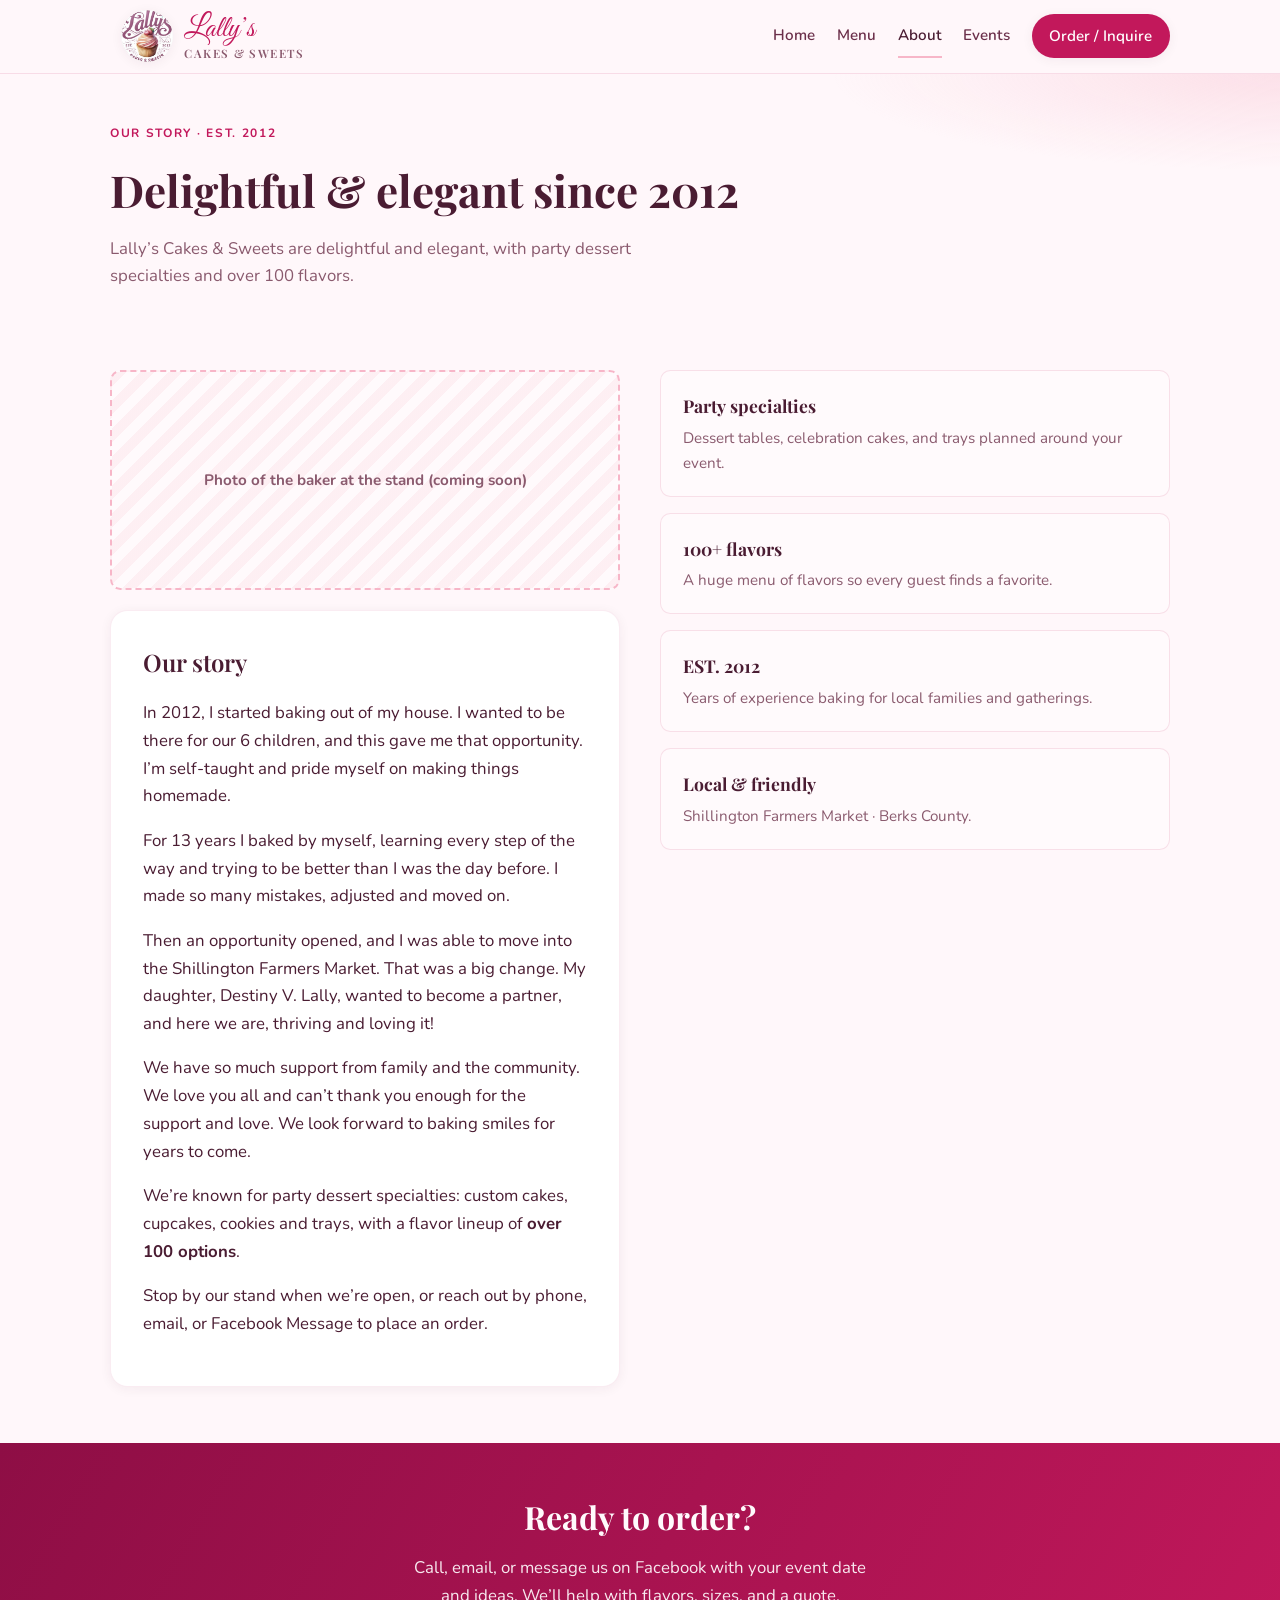
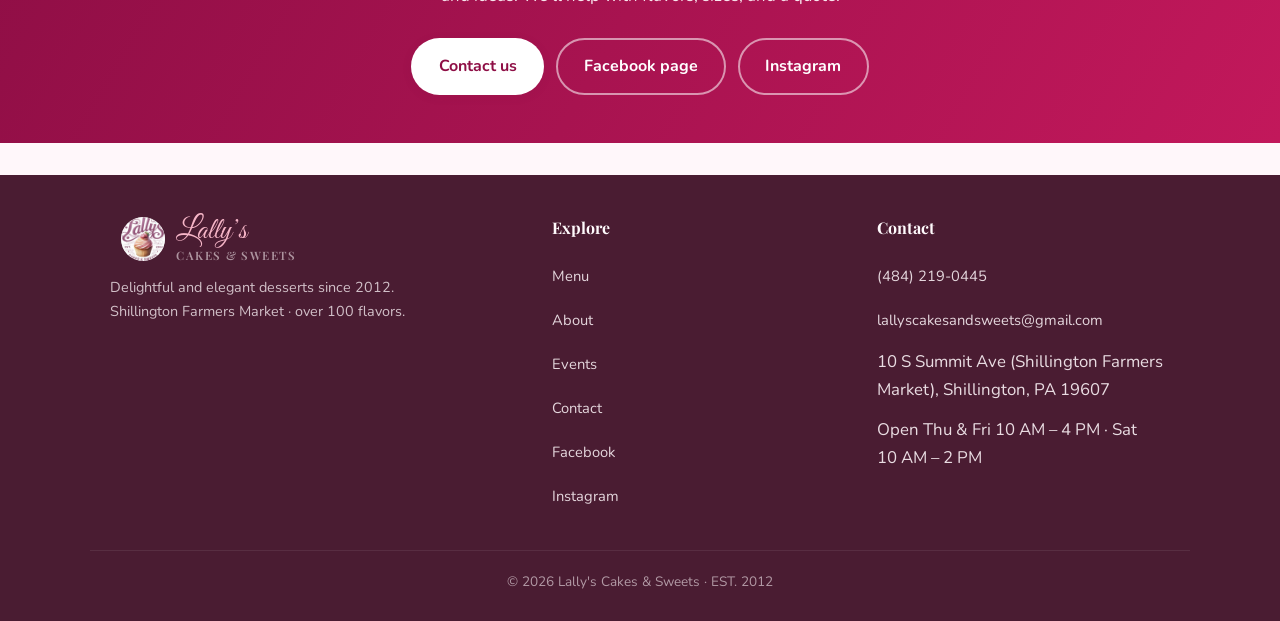
==== commit eef6bd53: "About: Our story section, shorter baker photo placeholder" ====
--- a/about.html
+++ b/about.html
@@ -61,14 +61,14 @@
         <div class="about-intro">
           <div class="about-photo-ph placeholder-tile" role="img" aria-label="Photo of the baker at the stand (coming soon)">Photo of the baker at the stand (coming soon)</div>
           <div class="about-story">
-            <h2 class="section-title about-story-title">A bakery at the market since 2012</h2>
-            <p>
-              Since <strong>2012</strong>, Lally’s Cakes &amp; Sweets has been baking for celebrations across Berks County. You’ll find us at our stand at the <strong>Shillington Farmers Market</strong> in Shillington, PA.
-            </p>
+            <h2 class="section-title about-story-title">Our story</h2>
+            <p>In 2012, I started baking out of my house. I wanted to be there for our 6 children, and this gave me that opportunity. I’m self-taught and pride myself on making things homemade.</p>
+            <p>For 13 years I baked by myself, learning every step of the way and trying to be better than I was the day before. I made so many mistakes, adjusted and moved on.</p>
+            <p>Then an opportunity opened, and I was able to move into the Shillington Farmers Market. That was a big change. My daughter, Destiny&nbsp;V.&nbsp;Lally, wanted to become a partner, and here we are, thriving and loving&nbsp;it!</p>
+            <p>We have so much support from family and the community. We love you all and can’t thank you enough for the support and love. We look forward to baking smiles for years to come.</p>
             <p>
               We’re known for party dessert specialties: custom cakes, cupcakes, cookies and trays, with a flavor lineup of <strong>over 100 options</strong>.
             </p>
-            <p>More of our story is coming soon.</p>
             <p>
               Stop by our stand when we’re open, or reach out by phone, email, or Facebook Message to place an order.
             </p>
--- a/styles.css
+++ b/styles.css
@@ -2726,13 +2726,13 @@
 }
 
 .about-photo-ph {
-  aspect-ratio: 3 / 2;
+  width: 100%;
+  height: 220px;
   font-size: 0.95rem;
 }
 
 @media (max-width: 750px) {
   .about-photo-ph {
-    aspect-ratio: auto;
     height: 180px;
   }
 }
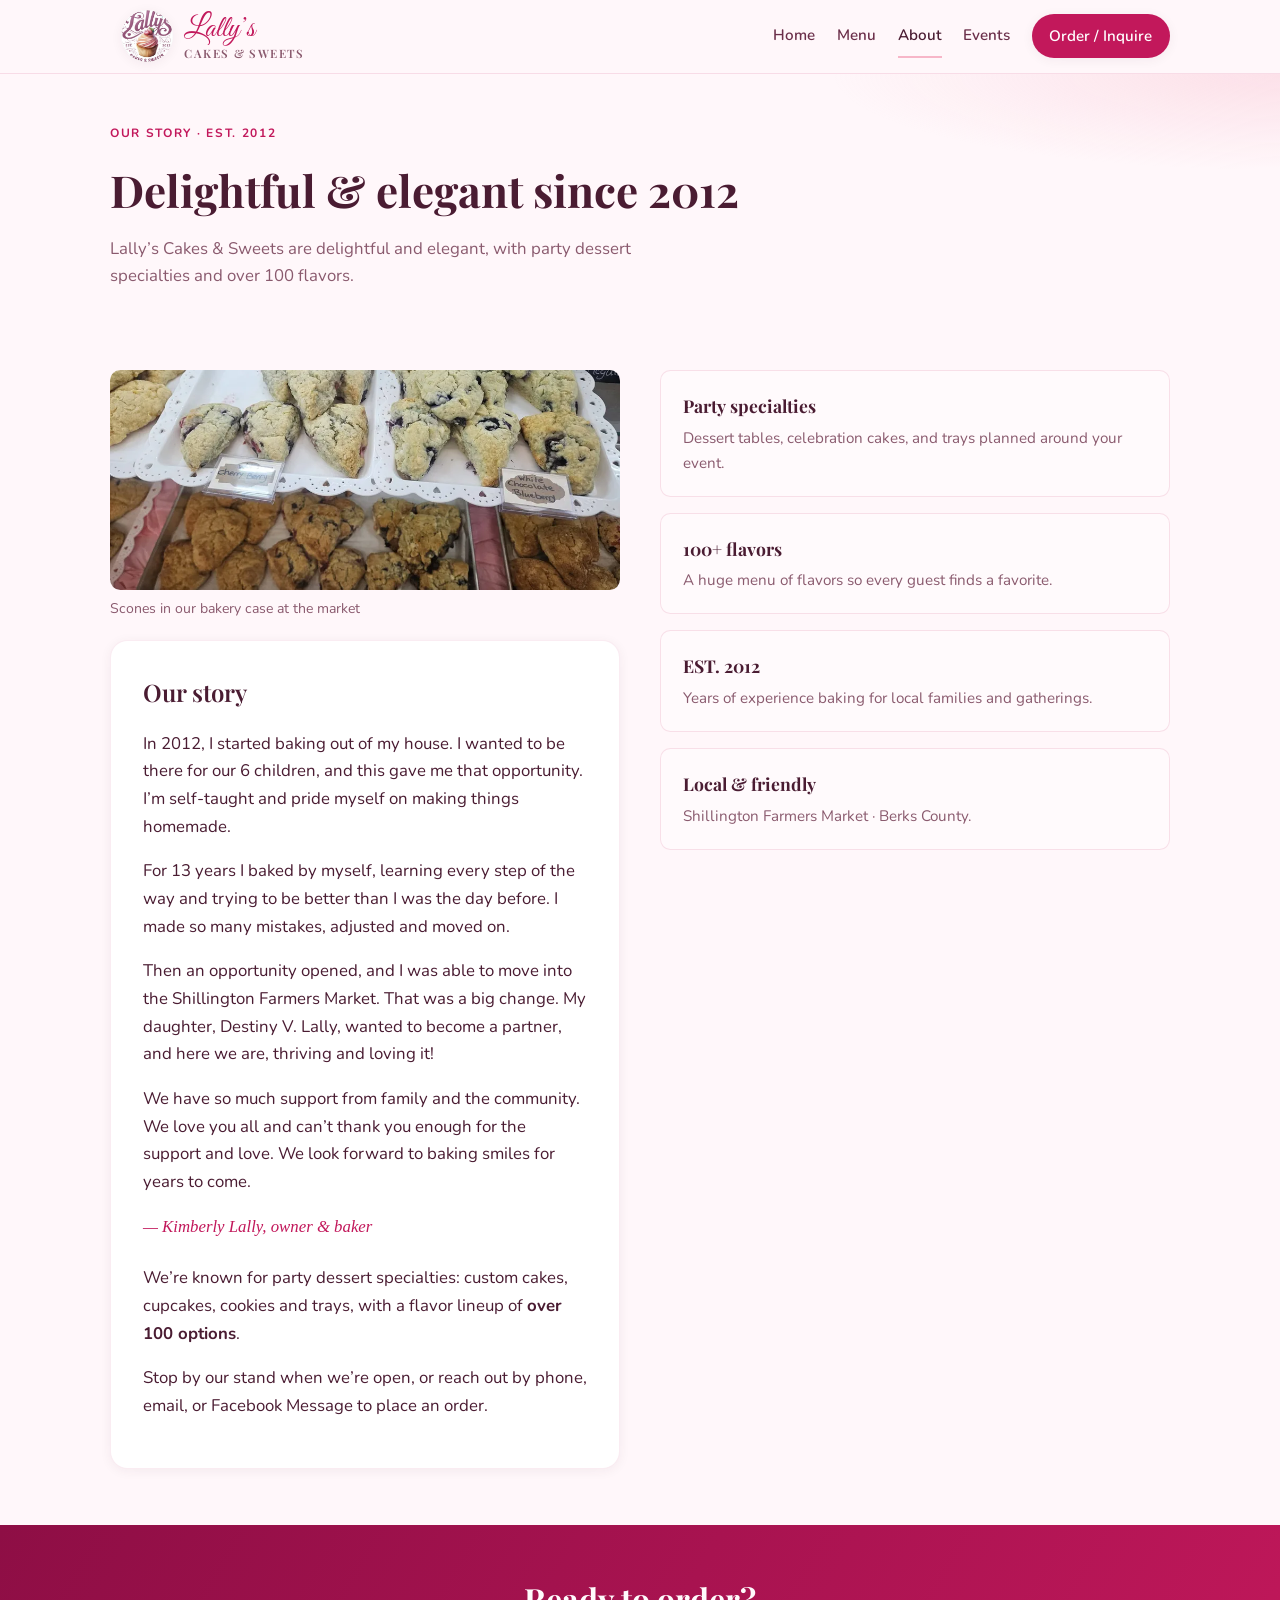
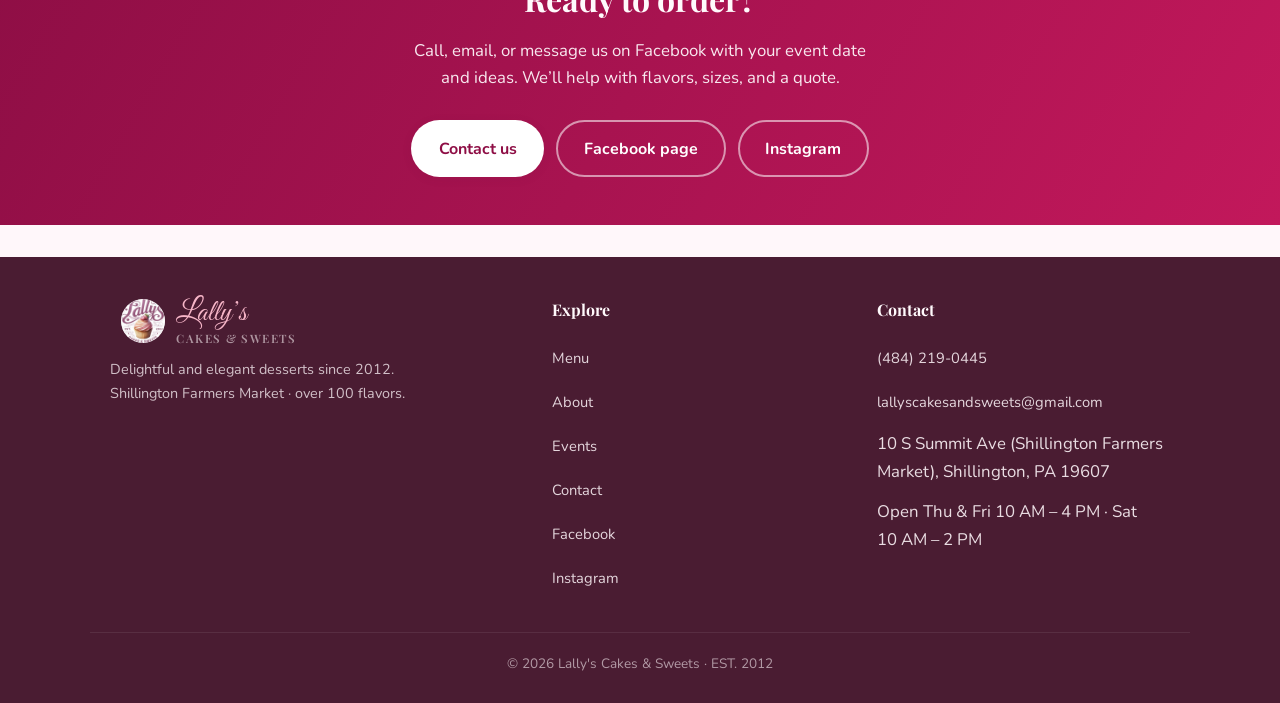
==== commit d954dc36: "Real Facebook photos, Kimberly Lally sign-off, menu redesign and price fixes" ====
--- a/about.html
+++ b/about.html
@@ -59,13 +59,17 @@
     <section class="section">
       <div class="wrap about-layout">
         <div class="about-intro">
-          <div class="about-photo-ph placeholder-tile" role="img" aria-label="Photo of the baker at the stand (coming soon)">Photo of the baker at the stand (coming soon)</div>
+          <figure class="about-photo">
+            <picture><source type="image/webp" srcset="images/about/scones-case-480.webp 480w, images/about/scones-case-960.webp 960w" sizes="(min-width: 751px) 510px, 100vw" /><img src="images/about/scones-case-480.jpg" srcset="images/about/scones-case-480.jpg 480w, images/about/scones-case-960.jpg 960w" sizes="(min-width: 751px) 510px, 100vw" width="480" height="320" decoding="async" alt="Trays of blueberry and cherry berry scones with handwritten labels in the bakery case" /></picture>
+            <figcaption>Scones in our bakery case at the market</figcaption>
+          </figure>
           <div class="about-story">
             <h2 class="section-title about-story-title">Our story</h2>
             <p>In 2012, I started baking out of my house. I wanted to be there for our 6 children, and this gave me that opportunity. I’m self-taught and pride myself on making things homemade.</p>
             <p>For 13 years I baked by myself, learning every step of the way and trying to be better than I was the day before. I made so many mistakes, adjusted and moved on.</p>
             <p>Then an opportunity opened, and I was able to move into the Shillington Farmers Market. That was a big change. My daughter, Destiny&nbsp;V.&nbsp;Lally, wanted to become a partner, and here we are, thriving and loving&nbsp;it!</p>
             <p>We have so much support from family and the community. We love you all and can’t thank you enough for the support and love. We look forward to baking smiles for years to come.</p>
+            <p class="story-signoff">— Kimberly Lally, owner &amp; baker</p>
             <p>
               We’re known for party dessert specialties: custom cakes, cupcakes, cookies and trays, with a flavor lineup of <strong>over 100 options</strong>.
             </p>
--- a/styles.css
+++ b/styles.css
@@ -2527,7 +2527,6 @@
 }
 
 .cake-photo {
-  grid-row: span 2;
   margin: 0;
   border-radius: var(--radius-sm);
   overflow: hidden;
@@ -2544,6 +2543,14 @@
   height: 100%;
   object-fit: cover;
   object-position: 50% 45%;
+}
+
+.cake-photo-main {
+  grid-row: span 2;
+}
+
+.cake-photo-main img {
+  object-position: 50% 55%;
 }
 
 .cake-ph {
@@ -2667,7 +2674,7 @@
 /* —— Menu: photo strip + category thumbnails —— */
 .menu-strip {
   display: grid;
-  grid-template-columns: repeat(4, minmax(0, 1fr));
+  grid-template-columns: repeat(6, minmax(0, 1fr));
   gap: 0.6rem;
   margin-top: 1.25rem;
 }
@@ -2692,6 +2699,7 @@
 
 @media (max-width: 600px) {
   .menu-strip {
+    grid-template-columns: repeat(3, minmax(0, 1fr));
     gap: 0.4rem;
   }
 
@@ -2778,3 +2786,282 @@
     margin: 0;
   }
 }
+
+/* About: signature line under the story (Brief 23) */
+.about-story .story-signoff {
+  margin-top: 0.75rem;
+  font-family: var(--font-display);
+  font-style: italic;
+  font-size: 1.05rem;
+  color: var(--magenta);
+}
+
+.about-story .story-signoff + p {
+  margin-top: 1.5rem;
+}
+
+/* About: stand photo (Brief 23) */
+.about-photo {
+  margin: 0;
+}
+
+.about-photo img {
+  display: block;
+  width: 100%;
+  height: 220px;
+  object-fit: cover;
+  border-radius: var(--radius-sm);
+  background: var(--blush-soft);
+}
+
+.about-photo figcaption {
+  margin-top: 0.45rem;
+  font-size: 0.88rem;
+  color: var(--muted);
+}
+
+@media (max-width: 750px) {
+  .about-photo img {
+    height: 200px;
+  }
+}
+
+/* —— Menu (Brief 24): when-and-where card, stand favorite, cake strip, phone list collapse, short nav labels —— */
+.menu-visit {
+  display: grid;
+  grid-template-columns: 1fr auto;
+  gap: 0.35rem 1.5rem;
+  align-items: center;
+  background: var(--card);
+  border: 1px solid rgba(194, 24, 91, 0.16);
+  border-radius: var(--radius);
+  box-shadow: var(--shadow-sm);
+  padding: 1rem 1.25rem;
+}
+
+.menu-visit p {
+  margin: 0;
+  grid-column: 1;
+  color: var(--plum);
+  font-size: 0.97rem;
+  line-height: 1.45;
+}
+
+.menu-visit .menu-visit-hours {
+  font-weight: 800;
+  color: var(--magenta);
+}
+
+.menu-visit .menu-visit-check {
+  font-size: 0.9rem;
+  color: var(--muted);
+}
+
+.menu-visit-actions {
+  grid-column: 2;
+  grid-row: 1 / span 3;
+  display: flex;
+  gap: 0.6rem;
+}
+
+.menu-visit-actions .btn {
+  padding: 0.65rem 1.2rem;
+  font-size: 0.95rem;
+  min-height: 44px;
+}
+
+.menu-featured {
+  margin-top: 0.9rem;
+  background: linear-gradient(160deg, #fff, var(--blush-soft));
+  border: 1px solid rgba(194, 24, 91, 0.22);
+  border-radius: var(--radius);
+  box-shadow: var(--shadow-sm);
+  padding: 0.95rem 1.25rem 1rem;
+  max-width: 34rem;
+}
+
+.menu-featured[hidden] {
+  display: none;
+}
+
+.menu-featured-label,
+.menu-badge {
+  display: inline-block;
+  background: var(--magenta);
+  color: #fff;
+  font-weight: 800;
+  font-size: 0.72rem;
+  letter-spacing: 0.04em;
+  text-transform: uppercase;
+  border-radius: 999px;
+  padding: 0.18rem 0.6rem;
+  line-height: 1.4;
+  white-space: nowrap;
+}
+
+.menu-featured-label {
+  margin: 0 0 0.45rem;
+}
+
+.menu-featured-head {
+  display: flex;
+  align-items: baseline;
+  justify-content: space-between;
+  gap: 0.75rem;
+}
+
+.menu-featured-name {
+  font-family: var(--font-display);
+  font-size: 1.3rem;
+  margin: 0;
+  line-height: 1.25;
+}
+
+.menu-featured-price {
+  font-weight: 800;
+  color: var(--magenta);
+  white-space: nowrap;
+}
+
+.menu-featured-desc {
+  margin: 0.25rem 0 0;
+  color: var(--plum-soft);
+  font-size: 0.95rem;
+}
+
+.menu-featured-foot {
+  margin: 0.35rem 0 0;
+  color: var(--muted);
+  font-size: 0.9rem;
+}
+
+.menu-featured-foot a,
+.menu-cake-strip a {
+  /* 44px+ tap height without making the line taller */
+  display: inline-block;
+  padding: 0.8rem 0;
+  margin: -0.8rem 0;
+  font-weight: 800;
+}
+
+.menu-badge {
+  font-size: 0.66rem;
+  padding: 0.12rem 0.5rem;
+  vertical-align: 0.1em;
+}
+
+.menu-options li.has-badge {
+  background: var(--blush-soft);
+}
+
+#menu-favorite {
+  scroll-margin-top: var(--menu-scroll-offset, 9rem);
+}
+
+.menu-cake-strip {
+  margin: 0.9rem 0 0;
+  padding: 0.75rem 1rem;
+  line-height: 1.55;
+  background: var(--blush-soft);
+  border-radius: var(--radius-sm);
+  color: var(--plum);
+  font-size: 0.95rem;
+  font-weight: 600;
+}
+
+.menu-cake-strip a {
+  white-space: nowrap;
+}
+
+.menu-cake-strip a::after {
+  content: " →";
+  white-space: pre;
+}
+
+.menu-section .menu-custom-callout {
+  margin-top: 2.5rem;
+}
+
+.menu-more,
+.menu-jump-short {
+  display: none;
+}
+
+@media (max-width: 700px) {
+  .menu-visit {
+    grid-template-columns: 1fr;
+    padding: 0.95rem 1.05rem;
+  }
+
+  .menu-visit-actions {
+    grid-column: 1;
+    grid-row: auto;
+    margin-top: 0.5rem;
+  }
+
+  .menu-visit-actions .btn {
+    flex: 1 1 auto;
+    justify-content: center;
+    padding: 0.65rem 0.9rem;
+    white-space: nowrap;
+  }
+}
+
+@media (max-width: 600px) {
+  .menu-card.is-collapsed:not(.is-searching) .menu-options li:nth-child(n+4) {
+    display: none;
+  }
+
+  .menu-more {
+    display: inline-flex;
+    align-items: center;
+    min-height: 44px;
+    margin: 0.2rem 0 -0.4rem;
+    padding: 0 0.1rem;
+    background: none;
+    border: 0;
+    font: inherit;
+    font-weight: 800;
+    font-size: 0.92rem;
+    color: var(--magenta);
+    cursor: pointer;
+  }
+
+  .menu-more::after {
+    content: "";
+    width: 0.45em;
+    height: 0.45em;
+    margin-left: 0.45em;
+    border-right: 2px solid currentColor;
+    border-bottom: 2px solid currentColor;
+    transform: translateY(-0.15em) rotate(45deg);
+  }
+
+  .menu-more[aria-expanded="true"]::after {
+    transform: translateY(0.1em) rotate(-135deg);
+  }
+
+  .menu-card.is-searching .menu-more {
+    display: none;
+  }
+
+  .menu-jump-link {
+    position: relative;
+  }
+
+  .menu-jump-short {
+    display: inline;
+  }
+
+  .menu-jump-full {
+    position: absolute;
+    width: 1px;
+    height: 1px;
+    padding: 0;
+    margin: -1px;
+    overflow: hidden;
+    clip: rect(0, 0, 0, 0);
+    white-space: nowrap;
+    border: 0;
+  }
+}
